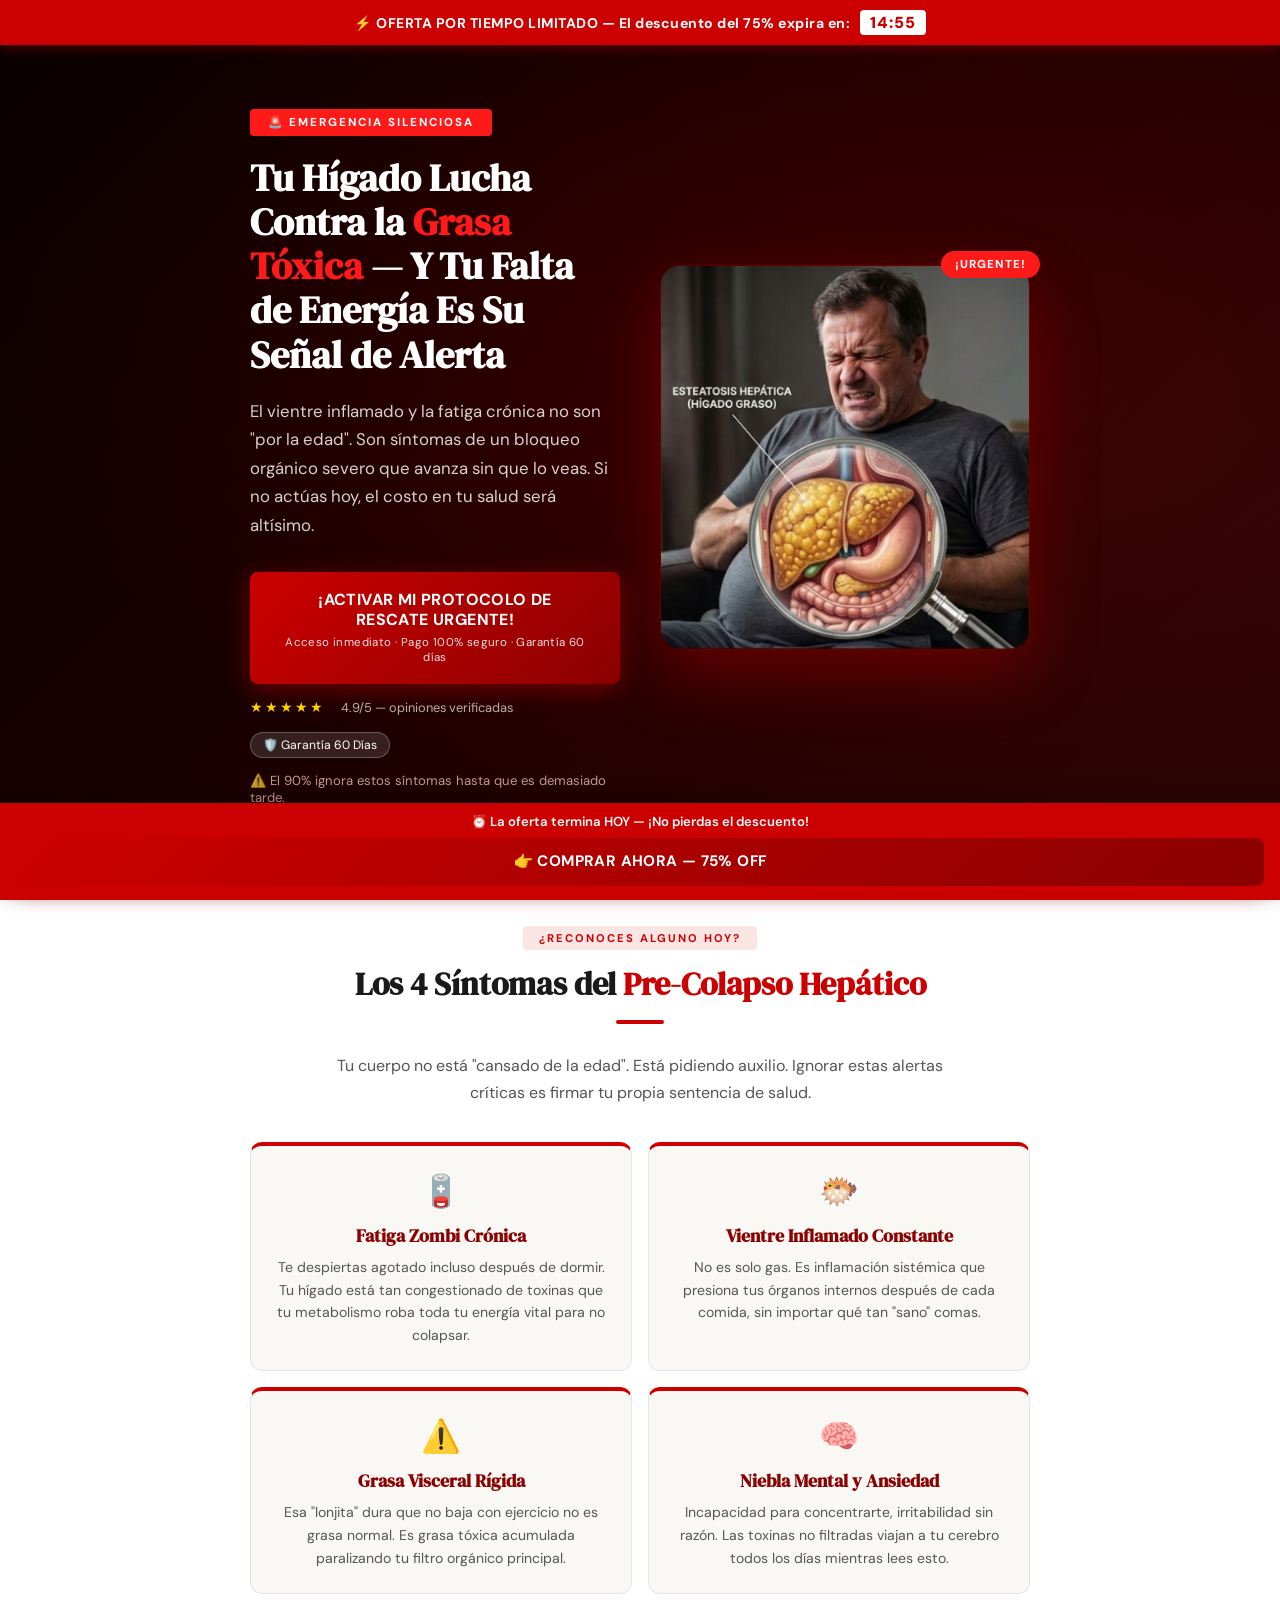
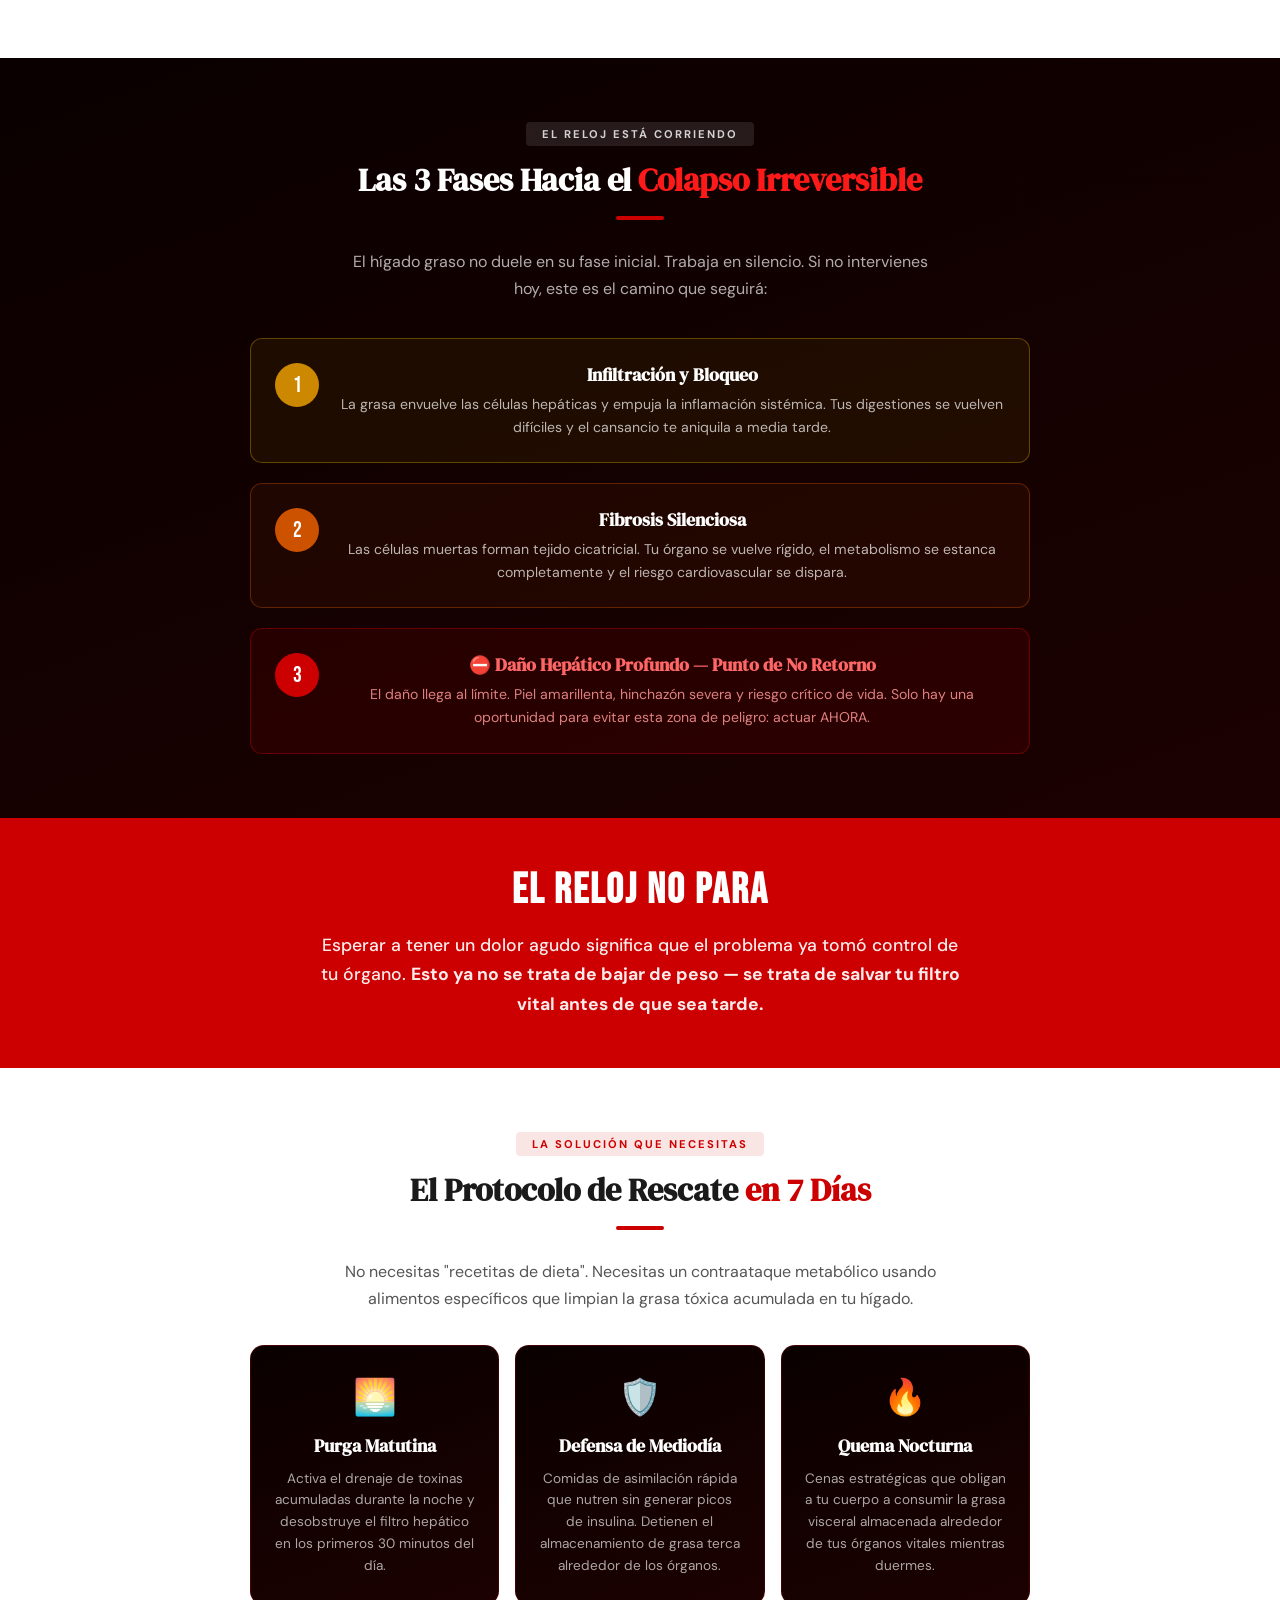
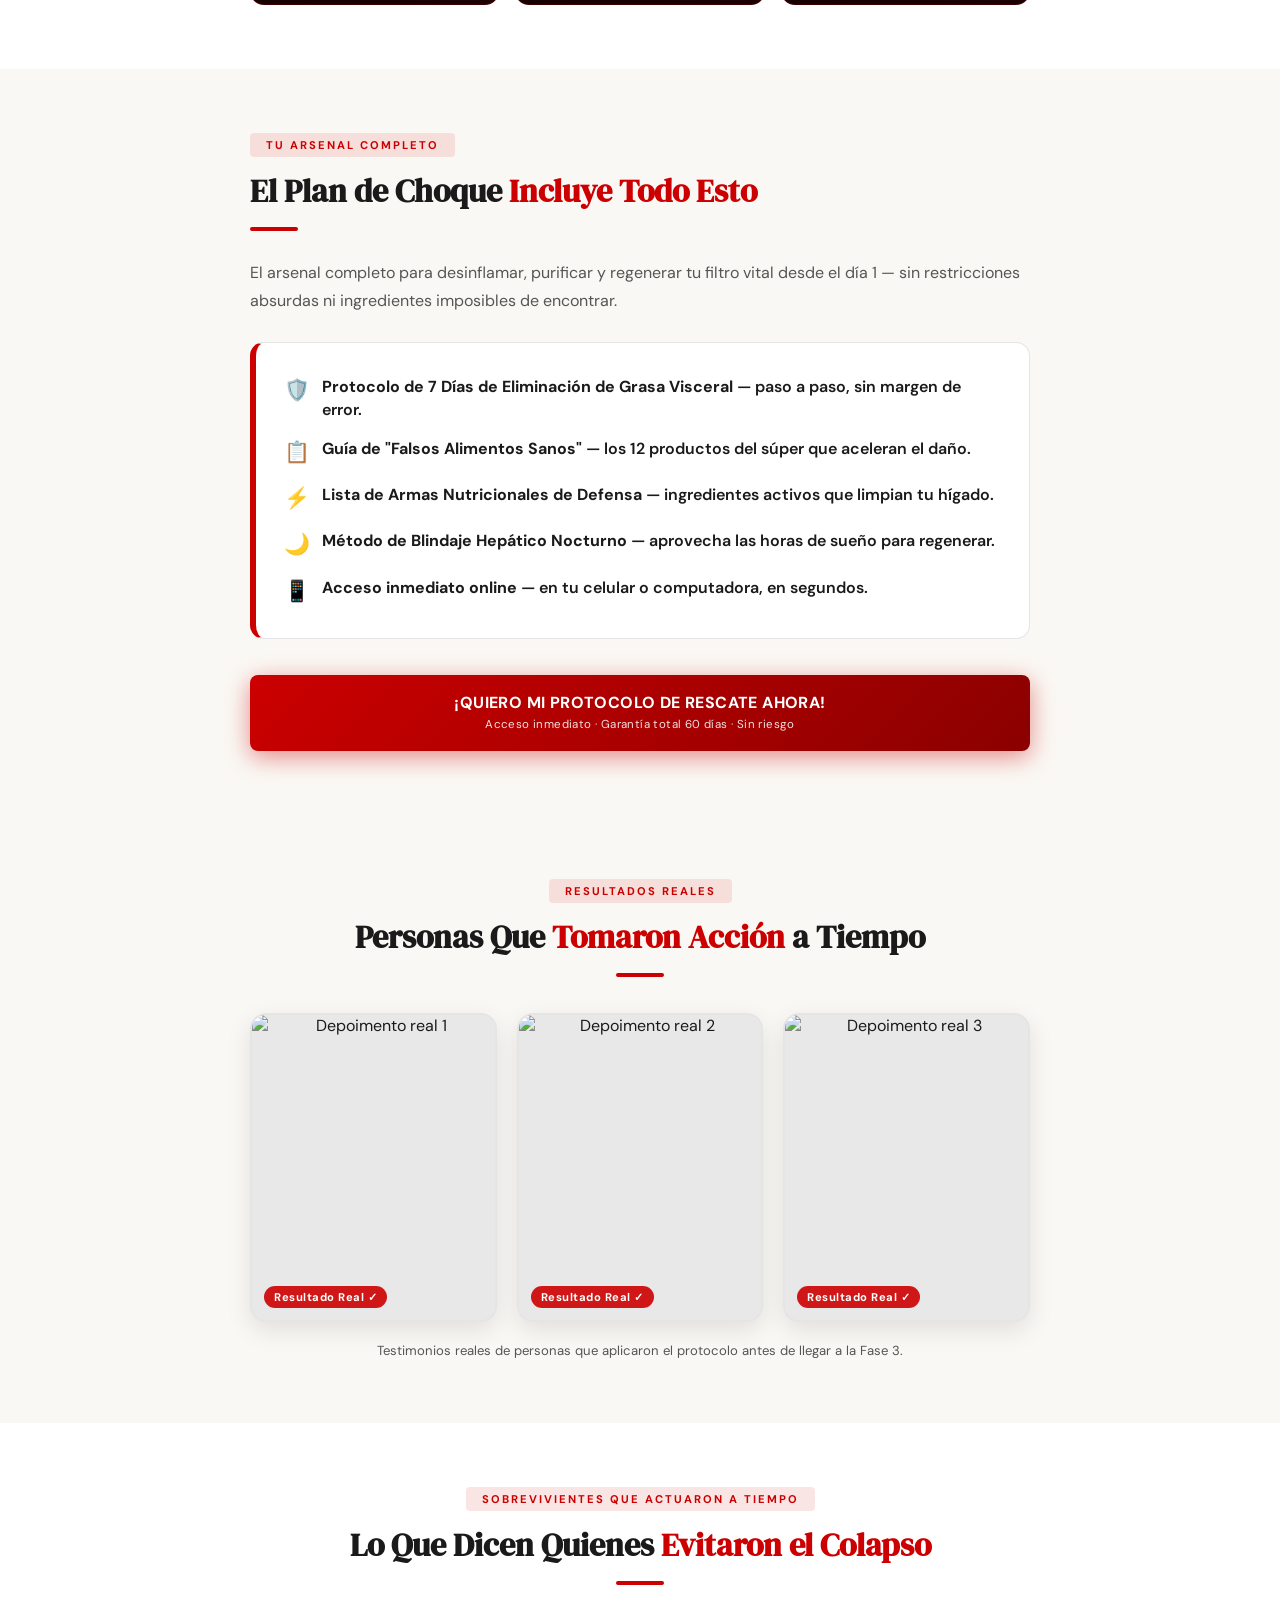
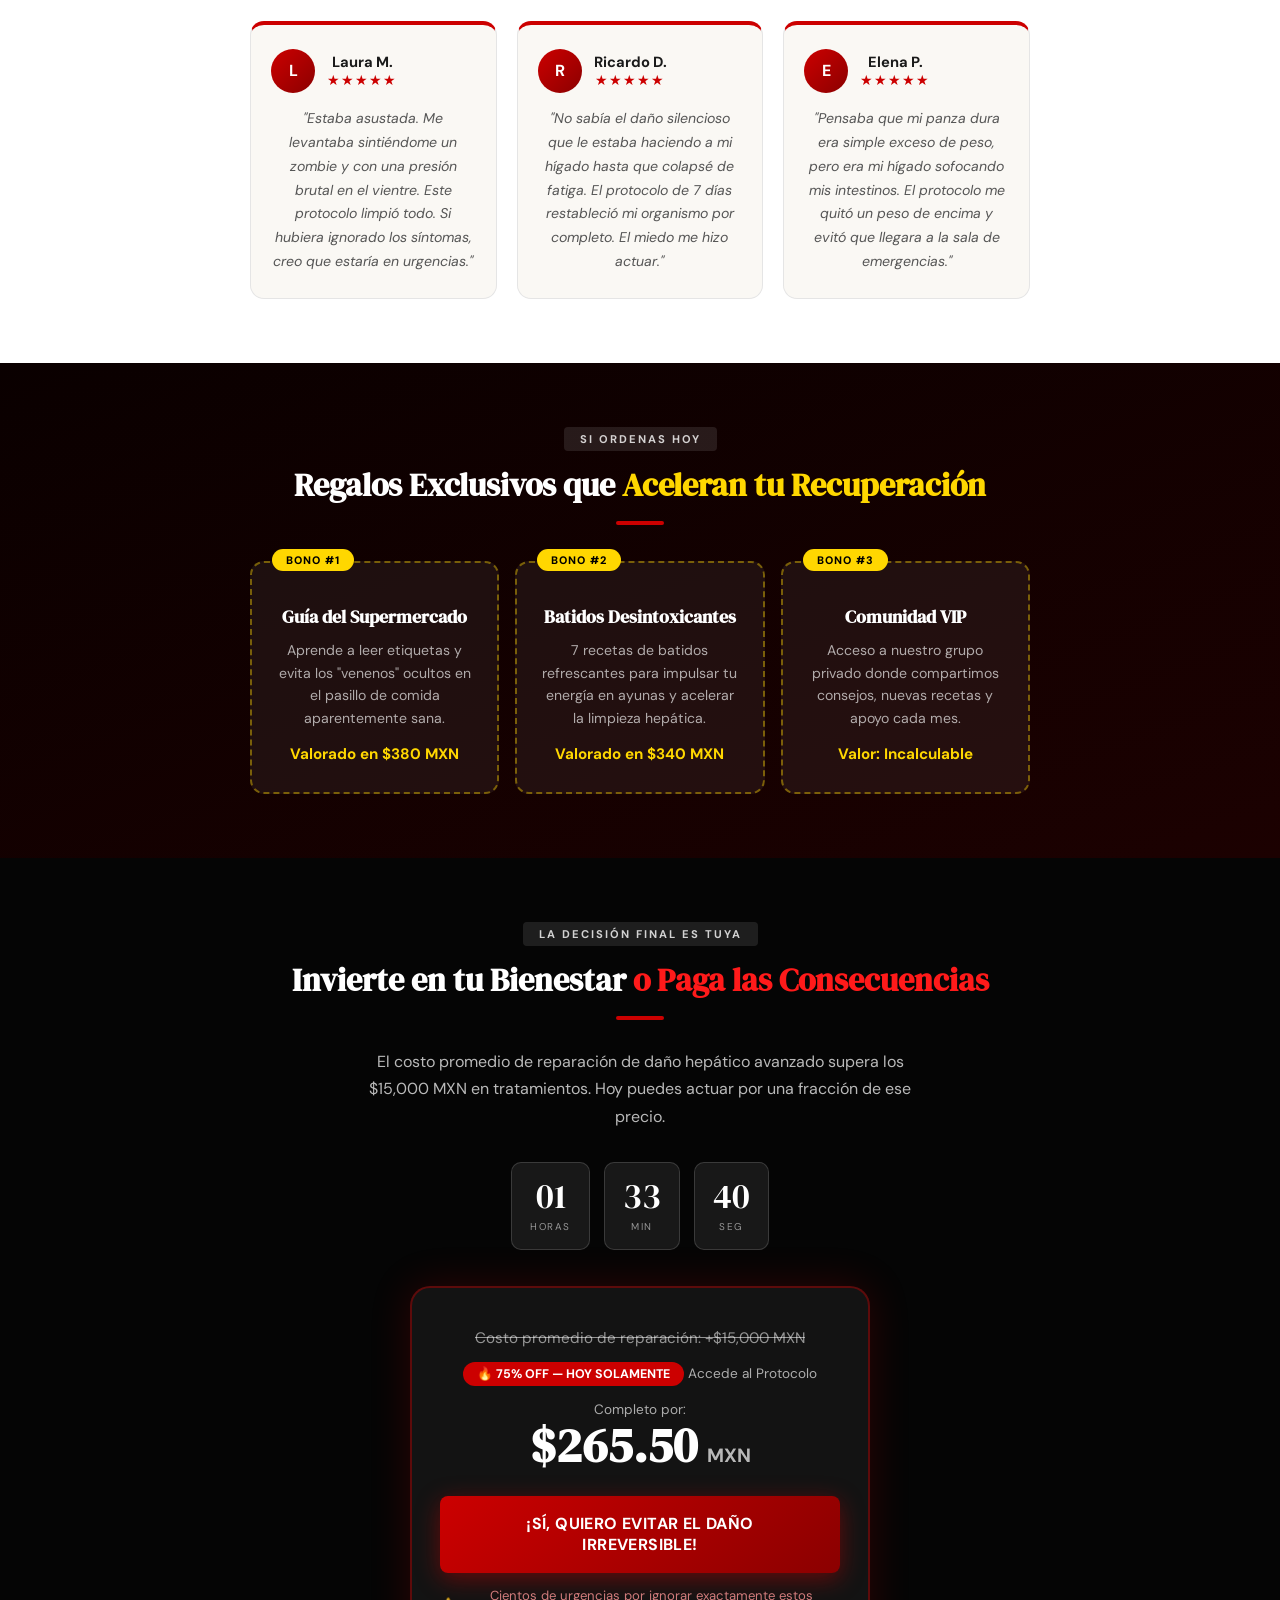
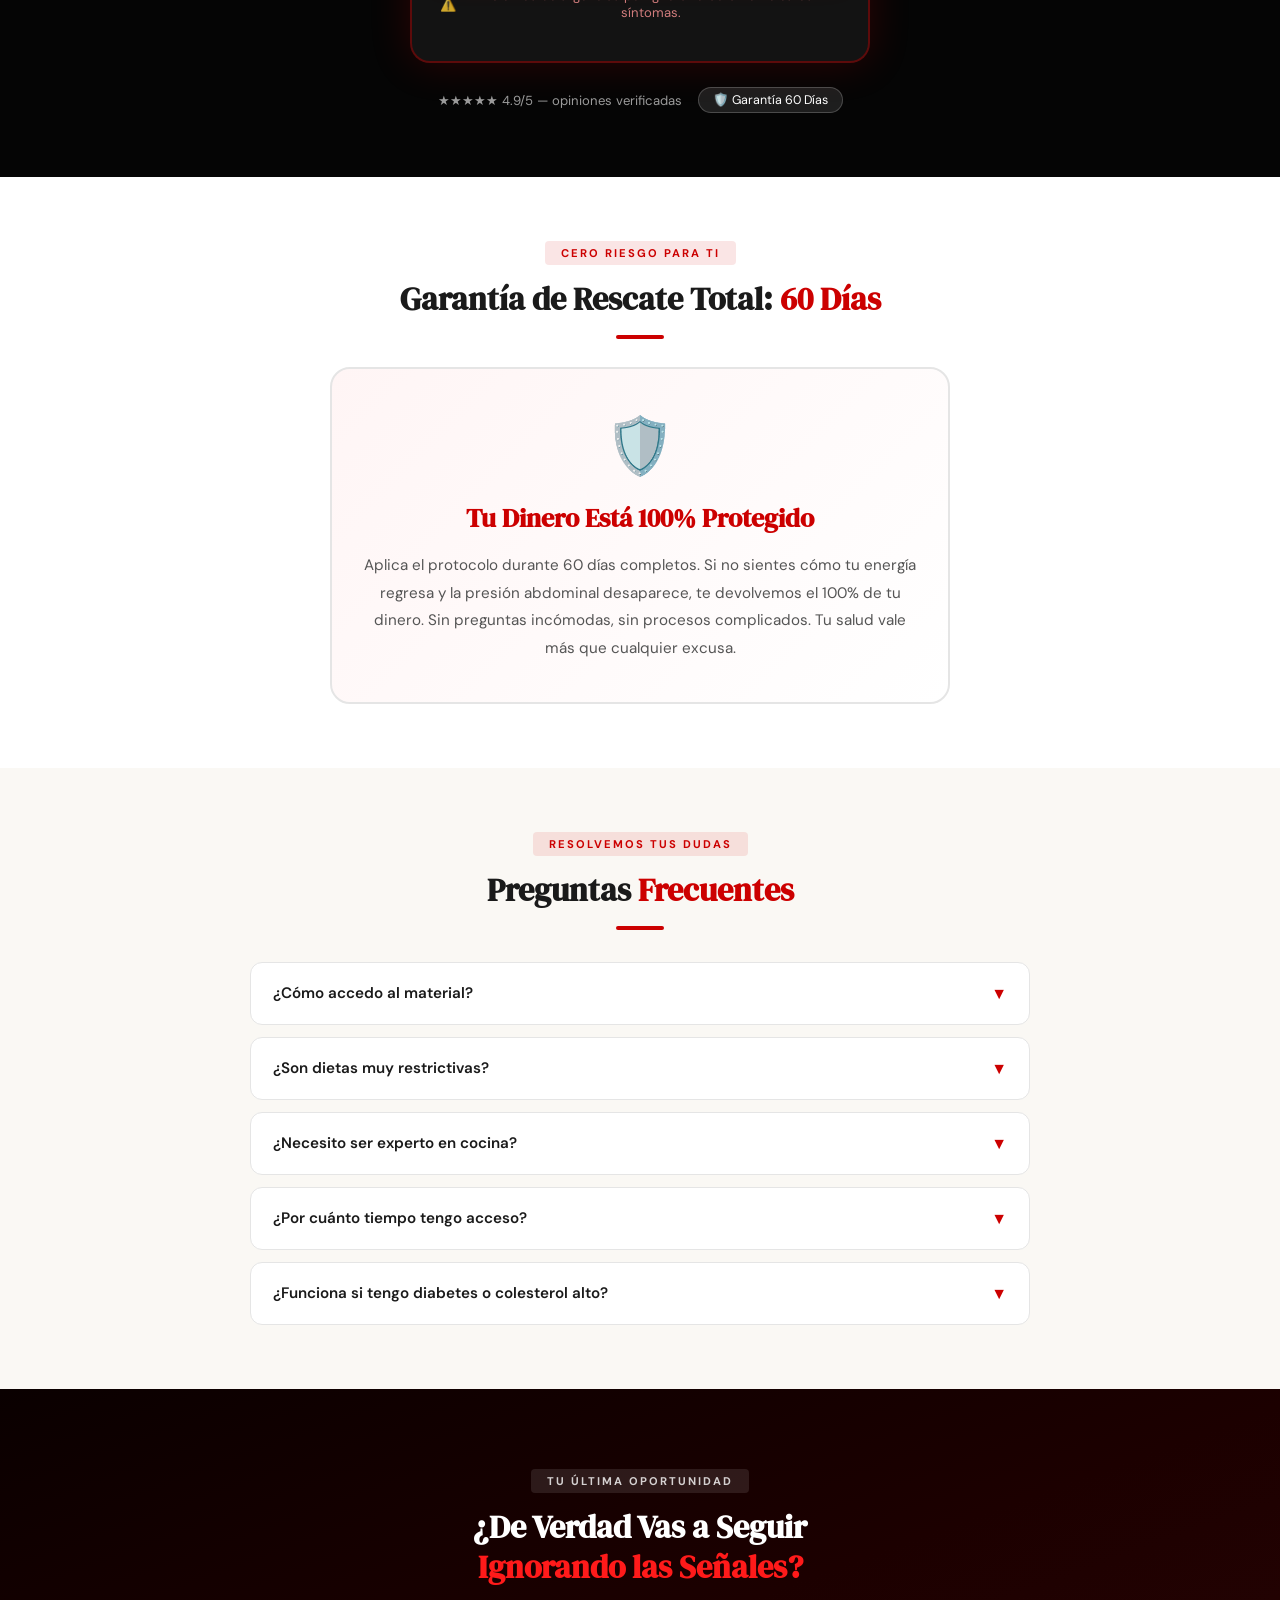
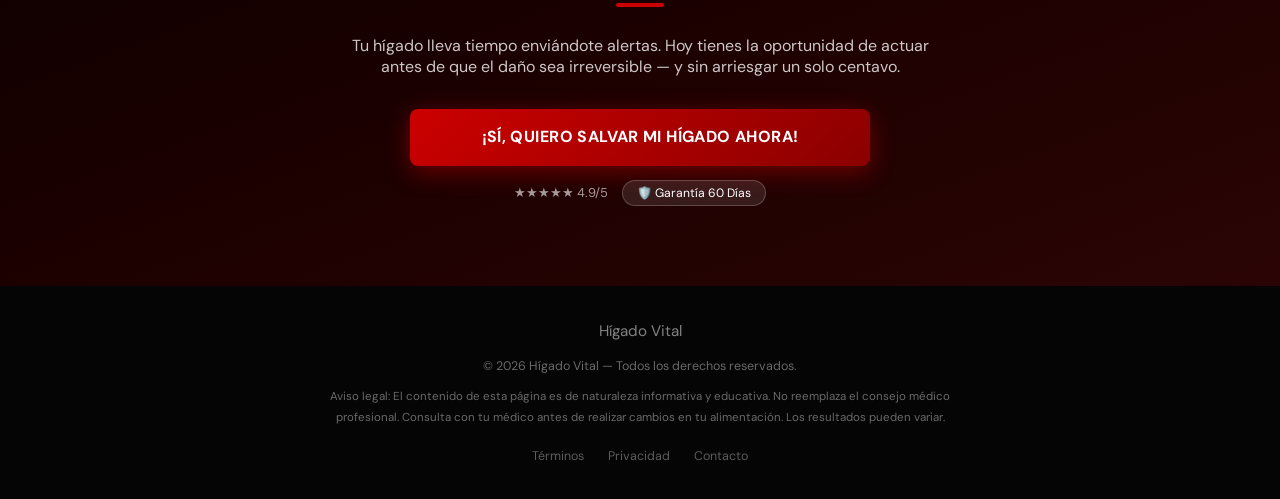
==== index.html @ 81db6d81 "fix: separar estilo de CTA e evitar disparo indevido Made-with: Cursor" ====
<!DOCTYPE html>
<html lang="es">
<head>
<meta charset="UTF-8">
<meta name="viewport" content="width=device-width, initial-scale=1.0">
<title>ALERTA: Tu Hígado Está en Peligro Silencioso</title>
<meta name="description" content="Tu hígado podría estar asfixiándose en grasa visceral sin que lo notes. Descubre las 3 fases del colapso hepático y el protocolo de rescate urgente.">

<!-- Favicon -->
<link rel="icon" href="favicon.png" type="image/png">
<link rel="apple-touch-icon" href="favicon.png">

<!-- Open Graph / Meta Ads Optimization -->
<meta property="og:type" content="website">
<meta property="og:url" content="https://higadovital.readlyme.com/">
<meta property="og:title" content="ALERTA URGENTE: El Enemigo Silencioso de Tu Energía">
<meta property="og:description" content="Si despiertas con fatiga extrema y el abdomen inflamado, tu hígado está sufriendo un bloqueo visceral. Actúa hoy.">
<meta property="og:image" content="https://higadovital.readlyme.com/favicon.png">

<link rel="preconnect" href="https://fonts.googleapis.com">
<link href="https://fonts.googleapis.com/css2?family=Bebas+Neue&family=DM+Serif+Display:ital@0;1&family=DM+Sans:wght@400;500;600;700&display=swap" rel="stylesheet">

<script defer src="https://api.trajettu.com/sdk/tracker.js?key=site_ygkiiCI1tvT88W3Y8zBy5-6y"></script>

<style>
*,*::before,*::after{box-sizing:border-box;margin:0;padding:0;}
:root{
  --rojo:#cc0000;
  --rojo-vivo:#ff1a1a;
  --rojo-oscuro:#8b0000;
  --amarillo:#ffd700;
  --crema:#faf8f4;
  --texto:#1a1a1a;
  --texto-suave:#555;
  --borde:#e5e5e5;
  --negro:#050505;
}
html{scroll-behavior:smooth;}
body{
  font-family:'DM Sans',sans-serif;
  background:var(--crema);
  color:var(--texto);
  overflow-x:hidden;
}
img{max-width:100%;height:auto;display:block;}
a{text-decoration:none;}

/* ── TOP BAR ── */
.top-bar{
  background:var(--rojo);
  color:#fff;
  text-align:center;
  padding:12px 20px;
  font-size:.88rem;
  font-weight:700;
  letter-spacing:.5px;
  position:sticky;
  top:0;
  z-index:1000;
  box-shadow:0 2px 12px rgba(204,0,0,.4);
}
.top-bar #timer{
  background:#fff;
  color:var(--rojo);
  padding:2px 10px;
  border-radius:4px;
  font-weight:900;
  font-size:1rem;
  margin-left:6px;
  letter-spacing:1px;
}

/* ── HERO ── */
.hero{
  background:linear-gradient(135deg,#0a0000 0%,#1c0000 50%,#2b0505 100%);
  padding:64px 20px 56px;
  position:relative;
  overflow:hidden;
}
.hero::before{
  content:'';
  position:absolute;
  inset:0;
  background:radial-gradient(ellipse at 70% 40%,rgba(204,0,0,.18) 0%,transparent 70%);
}
.container{max-width:820px;margin:0 auto;padding:0 20px;}
.hero-inner{
  display:grid;
  grid-template-columns:1fr;
  gap:40px;
  align-items:center;
  position:relative;
  z-index:1;
}
@media(min-width:700px){.hero-inner{grid-template-columns:1fr 1fr;}}

.hero-badge{
  display:inline-block;
  background:var(--rojo-vivo);
  color:#fff;
  font-size:.72rem;
  font-weight:700;
  letter-spacing:2px;
  text-transform:uppercase;
  padding:6px 18px;
  border-radius:4px;
  margin-bottom:20px;
  animation:pulseBadge 2s infinite;
}
@keyframes pulseBadge{0%,100%{box-shadow:0 0 0 0 rgba(255,26,26,.5);}50%{box-shadow:0 0 0 10px rgba(255,26,26,0);}}

.hero h1{
  font-family:'DM Serif Display',serif;
  font-size:2.4rem;
  color:#fff;
  line-height:1.15;
  margin-bottom:20px;
}
.hero h1 em{color:var(--rojo-vivo);font-style:normal;}
.hero-sub{
  font-size:1.05rem;
  color:rgba(255,255,255,.82);
  line-height:1.7;
  margin-bottom:32px;
}
.hero-img{
  position:relative;
}
.hero-img img{
  border-radius:20px;
  box-shadow:0 24px 64px rgba(204,0,0,.35);
  border:1px solid rgba(204,0,0,.3);
}
.hero-img .warning-tag{
  position:absolute;
  top:-14px;
  right:-10px;
  background:var(--rojo-vivo);
  color:#fff;
  font-size:.72rem;
  font-weight:800;
  padding:6px 14px;
  border-radius:50px;
  letter-spacing:1px;
}

/* ── BOTONES ── */
.btn-danger,
.btn-cta{
  display:inline-block;
  background:linear-gradient(135deg,var(--rojo) 0%,var(--rojo-oscuro) 100%);
  color:#fff;
  font-size:1rem;
  font-weight:700;
  padding:18px 32px;
  border-radius:8px;
  border:none;
  cursor:pointer;
  box-shadow:0 6px 24px rgba(204,0,0,.45);
  transition:transform .2s,box-shadow .2s;
  letter-spacing:.4px;
  text-align:center;
  width:100%;
  line-height:1.3;
}
.btn-danger:hover,
.btn-cta:hover{transform:translateY(-2px);box-shadow:0 12px 32px rgba(204,0,0,.55);}
.btn-danger small,
.btn-cta small{display:block;font-size:.72rem;font-weight:400;opacity:.88;margin-top:5px;}

/* ── MICRO TRUST ── */
.micro-trust{
  display:flex;
  align-items:center;
  flex-wrap:wrap;
  gap:16px;
  margin-top:14px;
}
.micro-trust span{font-size:.8rem;color:rgba(255,255,255,.7);}
.micro-trust .stars{color:var(--amarillo);font-size:.9rem;letter-spacing:2px;}
.micro-trust .shield{
  background:rgba(255,255,255,.12);
  border:1px solid rgba(255,255,255,.25);
  border-radius:50px;
  padding:4px 12px;
  font-size:.76rem;
  color:#fff;
}

/* ── SECTIONS ── */
section{padding:64px 0;}

.section-tag{
  display:inline-block;
  font-size:.7rem;
  font-weight:700;
  letter-spacing:2px;
  text-transform:uppercase;
  padding:5px 16px;
  border-radius:4px;
  margin-bottom:14px;
}
.tag-red{background:rgba(204,0,0,.1);color:var(--rojo);}
.tag-dark{background:rgba(255,255,255,.1);color:rgba(255,255,255,.8);}

.section-title{
  font-family:'DM Serif Display',serif;
  font-size:2rem;
  line-height:1.25;
  margin-bottom:14px;
}
.divider{width:48px;height:4px;border-radius:2px;background:var(--rojo);margin:16px 0 28px;}
.divider-center{margin:16px auto 28px;}

/* ── SÍNTOMAS GRID ── */
.sintomas{background:#fff;}
.sintomas-grid{
  display:grid;
  grid-template-columns:1fr;
  gap:16px;
  margin-top:36px;
}
@media(min-width:560px){.sintomas-grid{grid-template-columns:1fr 1fr;}}

.sintoma-card{
  background:var(--crema);
  border:1px solid var(--borde);
  border-top:4px solid var(--rojo);
  border-radius:12px;
  padding:24px 20px;
  transition:transform .2s,box-shadow .2s;
}
.sintoma-card:hover{transform:translateY(-3px);box-shadow:0 10px 28px rgba(204,0,0,.12);}
.sintoma-icon{font-size:2rem;margin-bottom:12px;}
.sintoma-card h3{
  font-family:'DM Serif Display',serif;
  font-size:1.1rem;
  color:var(--rojo-oscuro);
  margin-bottom:8px;
}
.sintoma-card p{font-size:.88rem;color:var(--texto-suave);line-height:1.6;}

/* ── FASES ── */
.fases{background:linear-gradient(160deg,#0a0000 0%,#1c0101 100%);color:#fff;}
.fases .section-title{color:#fff;}
.fases-list{
  display:flex;
  flex-direction:column;
  gap:20px;
  margin-top:36px;
}
.fase-item{
  display:flex;
  gap:20px;
  align-items:flex-start;
  padding:24px;
  border-radius:12px;
  border:1px solid;
}
.fase-item.f1{border-color:rgba(255,204,0,.3);background:rgba(255,204,0,.06);}
.fase-item.f2{border-color:rgba(255,102,0,.3);background:rgba(255,102,0,.06);}
.fase-item.f3{border-color:rgba(204,0,0,.4);background:rgba(204,0,0,.1);}
.fase-num{
  min-width:44px;
  height:44px;
  border-radius:50%;
  display:flex;
  align-items:center;
  justify-content:center;
  font-family:'Bebas Neue',cursive;
  font-size:1.4rem;
  color:#fff;
  flex-shrink:0;
}
.f1 .fase-num{background:#cc8800;}
.f2 .fase-num{background:#cc5200;}
.f3 .fase-num{background:var(--rojo);}
.fase-item h4{font-family:'DM Serif Display',serif;font-size:1.1rem;color:#fff;margin-bottom:6px;}
.f3 h4{color:#ff6666;}
.fase-item p{font-size:.88rem;color:rgba(255,255,255,.7);line-height:1.6;}
.fase-item.f3 p{color:rgba(255,150,150,.85);}

/* ── URGÊNCIA ── */
.urgencia{
  background:var(--rojo);
  padding:48px 20px;
  text-align:center;
}
.urgencia h2{
  font-family:'Bebas Neue',cursive;
  font-size:2.6rem;
  color:#fff;
  letter-spacing:2px;
  margin-bottom:16px;
}
.urgencia p{
  font-size:1.1rem;
  color:rgba(255,255,255,.92);
  line-height:1.7;
  max-width:640px;
  margin:0 auto;
  font-weight:500;
}

/* ── PROTOCOLO ── */
.protocolo{background:#fff;}
.protocolo-grid{
  display:grid;
  grid-template-columns:1fr;
  gap:16px;
  margin-top:32px;
}
@media(min-width:560px){.protocolo-grid{grid-template-columns:1fr 1fr 1fr;}}
.protocolo-card{
  background:linear-gradient(160deg,#0a0000,#1c0101);
  border:1px solid rgba(204,0,0,.25);
  border-radius:14px;
  padding:28px 22px;
  color:#fff;
  text-align:center;
}
.protocolo-card .ico{font-size:2.2rem;margin-bottom:14px;}
.protocolo-card h4{
  font-family:'DM Serif Display',serif;
  font-size:1.1rem;
  margin-bottom:10px;
  color:#fff;
}
.protocolo-card p{font-size:.85rem;color:rgba(255,255,255,.65);line-height:1.6;}

/* ── SOLUÇÃO ── */
.solucao{background:var(--crema);}
.includes-box{
  background:#fff;
  border:1px solid var(--borde);
  border-left:6px solid var(--rojo);
  border-radius:14px;
  padding:32px 28px;
  margin-top:28px;
}
.includes-box li{
  display:flex;
  align-items:flex-start;
  gap:12px;
  font-size:1rem;
  font-weight:600;
  color:var(--texto);
  margin-bottom:16px;
  line-height:1.45;
}
.includes-box li:last-child{margin-bottom:0;}
.includes-box li span.ic{font-size:1.3rem;flex-shrink:0;}

/* ── DEPOIMENTOS ── */
.depoimentos{background:#fff;}
.depo-grid{
  display:grid;
  grid-template-columns:1fr;
  gap:20px;
  margin-top:36px;
}
@media(min-width:640px){.depo-grid{grid-template-columns:1fr 1fr 1fr;}}
.depo-card{
  background:var(--crema);
  border:1px solid var(--borde);
  border-top:4px solid var(--rojo);
  border-radius:14px;
  padding:24px 20px;
}
.depo-header{display:flex;align-items:center;gap:12px;margin-bottom:14px;}
.depo-avatar{
  width:44px;height:44px;border-radius:50%;
  background:linear-gradient(135deg,var(--rojo),var(--rojo-oscuro));
  color:#fff;font-weight:700;font-size:1rem;
  display:flex;align-items:center;justify-content:center;
  flex-shrink:0;
}
.depo-name{font-weight:700;font-size:.92rem;color:var(--texto);}
.depo-stars{color:var(--rojo);font-size:.85rem;letter-spacing:1px;}
.depo-text{font-size:.88rem;color:var(--texto-suave);line-height:1.7;font-style:italic;}

/* ── PRINTS ── */
.prints{background:var(--crema);}
.prints-grid{
  display:grid;
  grid-template-columns:1fr;
  gap:20px;
  margin-top:36px;
}
@media(min-width:560px){.prints-grid{grid-template-columns:1fr 1fr 1fr;}}
.print-box{
  border-radius:16px;
  overflow:hidden;
  border:2px solid var(--borde);
  box-shadow:0 8px 24px rgba(0,0,0,.1);
  background:#e8e8e8;
  aspect-ratio:4/5;
  display:flex;align-items:center;justify-content:center;
  position:relative;
}
.print-box .placeholder-text{
  font-size:.85rem;
  color:#999;
  text-align:center;
  padding:20px;
}
.print-box::after{
  content:'Resultado Real ✓';
  position:absolute;
  bottom:12px;left:12px;
  background:rgba(204,0,0,.9);
  color:#fff;
  font-size:.7rem;
  font-weight:700;
  padding:4px 10px;
  border-radius:50px;
  letter-spacing:.5px;
}

/* ── BÔNUS ── */
.bonus{background:linear-gradient(160deg,#0a0000,#1c0101);color:#fff;}
.bonus .section-title{color:#fff;}
.bonus-grid{
  display:grid;
  grid-template-columns:1fr;
  gap:16px;
  margin-top:36px;
}
@media(min-width:560px){.bonus-grid{grid-template-columns:1fr 1fr 1fr;}}
.bonus-card{
  background:rgba(255,255,255,.06);
  border:2px dashed rgba(255,215,0,.4);
  border-radius:14px;
  padding:28px 22px;
  position:relative;
}
.bonus-pill{
  position:absolute;
  top:-14px;left:20px;
  background:var(--amarillo);
  color:#000;
  font-size:.68rem;
  font-weight:800;
  padding:4px 14px;
  border-radius:50px;
  letter-spacing:1px;
}
.bonus-card h3{
  font-family:'DM Serif Display',serif;
  font-size:1.1rem;
  color:#fff;
  margin:14px 0 10px;
}
.bonus-card p{font-size:.88rem;color:rgba(255,255,255,.65);line-height:1.6;margin-bottom:14px;}
.bonus-value{font-weight:700;color:var(--amarillo);font-size:.95rem;}

/* ── OFERTA FINAL ── */
.oferta{background:var(--negro);color:#fff;text-align:center;}
.oferta .section-title{color:#fff;}
.price-box{
  background:rgba(255,255,255,.06);
  border:2px solid rgba(204,0,0,.4);
  border-radius:20px;
  padding:40px 28px;
  max-width:460px;
  margin:36px auto 0;
  box-shadow:0 0 40px rgba(204,0,0,.2);
}
.price-old{
  font-size:.95rem;
  color:rgba(255,255,255,.55);
  text-decoration:line-through;
  display:block;
  margin-bottom:6px;
}
.discount-pill{
  display:inline-block;
  background:var(--rojo);
  color:#fff;
  font-size:.78rem;
  font-weight:700;
  padding:4px 14px;
  border-radius:50px;
  margin:8px 0 12px;
}
.price-label{font-size:.85rem;color:rgba(255,255,255,.65);margin-bottom:4px;}
.price-now{
  font-family:'DM Serif Display',serif;
  font-size:3rem;
  font-weight:700;
  color:#fff;
  display:block;
  line-height:1.1;
  margin-bottom:24px;
}
.price-warning{
  margin-top:14px;
  font-size:.82rem;
  color:rgba(255,150,150,.8);
  display:flex;
  align-items:center;
  justify-content:center;
  gap:6px;
}

/* ── COUNTDOWN ── */
.countdown{
  display:flex;
  justify-content:center;
  gap:14px;
  margin:32px 0;
}
.cdu{
  background:rgba(255,255,255,.08);
  border:1px solid rgba(255,255,255,.15);
  border-radius:10px;
  padding:16px 18px;
  min-width:70px;
  text-align:center;
}
.cdu span{
  display:block;
  font-family:'DM Serif Display',serif;
  font-size:2.2rem;
  color:#fff;
  line-height:1;
}
.cdu label{
  display:block;
  font-size:.62rem;
  color:rgba(255,255,255,.55);
  letter-spacing:1.5px;
  text-transform:uppercase;
  margin-top:6px;
}

/* ── GARANTIA ── */
.garantia{background:#fff;text-align:center;}
.garantia-box{
  background:linear-gradient(135deg,#fff5f5,#fff);
  border:2px solid var(--borde);
  border-radius:20px;
  padding:40px 28px;
  max-width:620px;
  margin:0 auto;
}
.garantia-box .g-icon{font-size:3.5rem;margin-bottom:18px;}
.garantia-box h3{
  font-family:'DM Serif Display',serif;
  font-size:1.6rem;
  color:var(--rojo);
  margin-bottom:16px;
}
.garantia-box p{font-size:.95rem;color:var(--texto-suave);line-height:1.8;}

/* ── FAQ ── */
.faq{background:var(--crema);}
.faq-list{
  display:flex;
  flex-direction:column;
  gap:12px;
  margin-top:32px;
}
.faq-item{
  background:#fff;
  border:1px solid var(--borde);
  border-radius:12px;
  overflow:hidden;
}
.faq-q{
  width:100%;
  background:none;
  border:none;
  padding:20px 22px;
  text-align:left;
  font-family:'DM Sans',sans-serif;
  font-size:.95rem;
  font-weight:600;
  color:var(--texto);
  cursor:pointer;
  display:flex;
  justify-content:space-between;
  align-items:center;
  gap:12px;
  transition:background .2s;
}
.faq-q:hover{background:#fff5f5;}
.faq-arrow{color:var(--rojo);font-size:1rem;flex-shrink:0;transition:transform .3s;}
.faq-item.open .faq-arrow{transform:rotate(180deg);}
.faq-a{max-height:0;overflow:hidden;transition:max-height .35s ease;}
.faq-item.open .faq-a{max-height:200px;}
.faq-a p{padding:0 22px 20px;font-size:.88rem;color:var(--texto-suave);line-height:1.7;}

/* ── CTA FINAL ── */
.cta-final{
  background:linear-gradient(160deg,#0a0000 0%,#1c0000 50%,#2b0505 100%);
  padding:80px 0;
  text-align:center;
}
.cta-final .section-title{color:#fff;}
.cta-final .section-sub{color:rgba(255,255,255,.78);max-width:600px;margin:0 auto 28px;}

/* ── EXIT MODAL ── */
.modal-overlay{
  display:none;
  position:fixed;inset:0;
  background:rgba(0,0,0,.8);
  z-index:9999;
  align-items:center;
  justify-content:center;
  padding:20px;
}
.modal-overlay.active{display:flex;}
.modal-box{
  background:#fff;
  border-radius:20px;
  border-top:6px solid var(--rojo);
  max-width:480px;
  width:100%;
  padding:40px 32px;
  position:relative;
  animation:slideUp .4s ease;
}
@keyframes slideUp{from{transform:translateY(40px);opacity:0;}to{transform:translateY(0);opacity:1;}}
.modal-close{
  position:absolute;top:14px;right:18px;
  background:none;border:none;
  font-size:1.3rem;cursor:pointer;color:#999;
}
.modal-alert{
  display:inline-block;
  background:var(--rojo);
  color:#fff;
  font-size:.7rem;
  font-weight:800;
  letter-spacing:2px;
  padding:5px 14px;
  border-radius:4px;
  margin-bottom:16px;
}
.modal-box h2{
  font-family:'DM Serif Display',serif;
  font-size:1.7rem;
  color:var(--rojo);
  margin-bottom:14px;
  line-height:1.25;
}
.modal-box p{font-size:.95rem;color:var(--texto-suave);line-height:1.7;margin-bottom:24px;}
.modal-decline{
  margin-top:14px;
  font-size:.82rem;
  color:#bbb;
  cursor:pointer;
  text-align:center;
}
.modal-decline:hover{text-decoration:underline;}

/* ── SOCIAL PROOF TOAST ── */
.sp-toast{
  position:fixed;
  bottom:90px;left:16px;
  background:#fff;
  border-left:4px solid var(--rojo);
  border-radius:10px;
  box-shadow:0 8px 24px rgba(0,0,0,.15);
  padding:14px 16px;
  display:flex;
  align-items:center;
  gap:12px;
  max-width:300px;
  z-index:9990;
  transform:translateX(-120%);
  opacity:0;
  transition:all .4s ease;
}
.sp-toast.show{transform:translateX(0);opacity:1;}
.sp-icon{
  width:36px;height:36px;border-radius:50%;
  background:var(--rojo);color:#fff;
  display:flex;align-items:center;justify-content:center;
  font-weight:700;font-size:1rem;
  flex-shrink:0;
}
.sp-name{font-weight:700;color:var(--rojo);font-size:.88rem;}
.sp-detail{font-size:.78rem;color:#777;}

/* ── STICKY MOBILE CTA ── */
.sticky-bar{
  display:none;
  position:fixed;bottom:0;left:0;right:0;
  background:var(--rojo);
  padding:10px 16px 14px;
  z-index:9980;
  box-shadow:0 -4px 16px rgba(0,0,0,.25);
}
@media(max-width:768px){.sticky-bar{display:block;}}
.sticky-label{color:#fff;font-size:.82rem;font-weight:600;text-align:center;margin-bottom:8px;}
.sticky-bar .btn-danger,
.sticky-bar .btn-cta{border-radius:8px;padding:14px;font-size:.95rem;}

/* ── REVEAL ── */
.reveal{opacity:0;transform:translateY(24px);transition:opacity .6s ease,transform .6s ease;}
.reveal.visible{opacity:1;transform:translateY(0);}

/* ── FOOTER ── */
footer{
  background:var(--negro);
  color:rgba(255,255,255,.4);
  text-align:center;
  padding:32px 20px;
  font-size:.78rem;
  line-height:1.8;
}
footer a{color:rgba(255,255,255,.35);}

/* ── UTILS ── */
.text-center{text-align:center;}
.text-red{color:var(--rojo);}
.mt-8{margin-top:8px;}
.mt-16{margin-top:16px;}
.mt-24{margin-top:24px;}
.mt-32{margin-top:32px;}
.mb-4{margin-bottom:4px;}
</style>
</head>
<body>

<!-- TOP BAR -->
<div class="top-bar">
  ⚡ OFERTA POR TIEMPO LIMITADO — El descuento del 75% expira en: <span id="timer">14:57</span>
</div>

<!-- HERO -->
<header class="hero">
  <div class="container">
    <div class="hero-inner">
      <div class="reveal visible">
        <span class="hero-badge">🚨 Emergencia Silenciosa</span>
        <h1>Tu Hígado Lucha Contra la <em>Grasa Tóxica</em> — Y Tu Falta de Energía Es Su Señal de Alerta</h1>
        <p class="hero-sub">El vientre inflamado y la fatiga crónica no son "por la edad". Son síntomas de un bloqueo orgánico severo que avanza sin que lo veas. Si no actúas hoy, el costo en tu salud será altísimo.</p>
  <a href="#oferta" class="btn-cta reveal visible">
          ¡ACTIVAR MI PROTOCOLO DE RESCATE URGENTE!
          <small>Acceso inmediato · Pago 100% seguro · Garantía 60 días</small>
        </a>
        <div class="micro-trust">
          <span class="stars">★★★★★</span>
          <span>4.9/5 — opiniones verificadas</span>
          <span class="shield">🛡️ Garantía 60 Días</span>
        </div>
        <p style="margin-top:14px;font-size:.82rem;color:rgba(255,200,200,.75);">⚠️ El 90% ignora estos síntomas hasta que es demasiado tarde.</p>
      </div>
      <div class="hero-img reveal visible" style="animation-delay:.2s">
        <div class="warning-tag">¡URGENTE!</div>
        <img src="Captura%20de%20tela%202026-04-07%20083002.png" alt="Esteatose hepática (hígado gordo)">
      </div>
    </div>
  </div>
</header>

<!-- SÍNTOMAS -->
<section class="sintomas">
  <div class="container text-center">
    <span class="section-tag tag-red reveal">¿Reconoces Alguno Hoy?</span>
    <h2 class="section-title reveal">Los 4 Síntomas del <span class="text-red">Pre-Colapso Hepático</span></h2>
    <div class="divider divider-center reveal"></div>
    <p style="color:var(--texto-suave);font-size:1rem;line-height:1.7;max-width:620px;margin:0 auto;" class="reveal">Tu cuerpo no está "cansado de la edad". Está pidiendo auxilio. Ignorar estas alertas críticas es firmar tu propia sentencia de salud.</p>
    <div class="sintomas-grid">
      <div class="sintoma-card reveal">
        <div class="sintoma-icon">🪫</div>
        <h3>Fatiga Zombi Crónica</h3>
        <p>Te despiertas agotado incluso después de dormir. Tu hígado está tan congestionado de toxinas que tu metabolismo roba toda tu energía vital para no colapsar.</p>
      </div>
      <div class="sintoma-card reveal">
        <div class="sintoma-icon">🐡</div>
        <h3>Vientre Inflamado Constante</h3>
        <p>No es solo gas. Es inflamación sistémica que presiona tus órganos internos después de cada comida, sin importar qué tan "sano" comas.</p>
      </div>
      <div class="sintoma-card reveal">
        <div class="sintoma-icon">⚠️</div>
        <h3>Grasa Visceral Rígida</h3>
        <p>Esa "lonjita" dura que no baja con ejercicio no es grasa normal. Es grasa tóxica acumulada paralizando tu filtro orgánico principal.</p>
      </div>
      <div class="sintoma-card reveal">
        <div class="sintoma-icon">🧠</div>
        <h3>Niebla Mental y Ansiedad</h3>
        <p>Incapacidad para concentrarte, irritabilidad sin razón. Las toxinas no filtradas viajan a tu cerebro todos los días mientras lees esto.</p>
      </div>
    </div>
  </div>
</section>

<!-- FASES -->
<section class="fases">
  <div class="container text-center">
    <span class="section-tag tag-dark reveal">El Reloj Está Corriendo</span>
    <h2 class="section-title reveal" style="color:#fff;">Las 3 Fases Hacia el <span style="color:var(--rojo-vivo)">Colapso Irreversible</span></h2>
    <div class="divider divider-center reveal"></div>
    <p style="color:rgba(255,255,255,.68);font-size:1rem;line-height:1.7;max-width:600px;margin:0 auto;" class="reveal">El hígado graso no duele en su fase inicial. Trabaja en silencio. Si no intervienes hoy, este es el camino que seguirá:</p>
    <div class="fases-list">
      <div class="fase-item f1 reveal">
        <div class="fase-num">1</div>
        <div>
          <h4>Infiltración y Bloqueo</h4>
          <p>La grasa envuelve las células hepáticas y empuja la inflamación sistémica. Tus digestiones se vuelven difíciles y el cansancio te aniquila a media tarde.</p>
        </div>
      </div>
      <div class="fase-item f2 reveal">
        <div class="fase-num">2</div>
        <div>
          <h4>Fibrosis Silenciosa</h4>
          <p>Las células muertas forman tejido cicatricial. Tu órgano se vuelve rígido, el metabolismo se estanca completamente y el riesgo cardiovascular se dispara.</p>
        </div>
      </div>
      <div class="fase-item f3 reveal">
        <div class="fase-num">3</div>
        <div>
          <h4>⛔ Daño Hepático Profundo — Punto de No Retorno</h4>
          <p>El daño llega al límite. Piel amarillenta, hinchazón severa y riesgo crítico de vida. Solo hay una oportunidad para evitar esta zona de peligro: actuar AHORA.</p>
        </div>
      </div>
    </div>
  </div>
</section>

<!-- URGENCIA -->
<div class="urgencia reveal">
  <div class="container">
    <h2>El Reloj No Para</h2>
    <p style="margin-top:14px;">Esperar a tener un dolor agudo significa que el problema ya tomó control de tu órgano. <strong>Esto ya no se trata de bajar de peso — se trata de salvar tu filtro vital antes de que sea tarde.</strong></p>
  </div>
</div>

<!-- PROTOCOLO -->
<section class="protocolo">
  <div class="container text-center">
    <span class="section-tag tag-red reveal">La Solución Que Necesitas</span>
    <h2 class="section-title reveal">El Protocolo de Rescate <span class="text-red">en 7 Días</span></h2>
    <div class="divider divider-center reveal"></div>
    <p style="color:var(--texto-suave);font-size:1rem;line-height:1.7;max-width:620px;margin:0 auto;" class="reveal">No necesitas "recetitas de dieta". Necesitas un contraataque metabólico usando alimentos específicos que limpian la grasa tóxica acumulada en tu hígado.</p>
    <div class="protocolo-grid">
      <div class="protocolo-card reveal">
        <div class="ico">🌅</div>
        <h4>Purga Matutina</h4>
        <p>Activa el drenaje de toxinas acumuladas durante la noche y desobstruye el filtro hepático en los primeros 30 minutos del día.</p>
      </div>
      <div class="protocolo-card reveal">
        <div class="ico">🛡️</div>
        <h4>Defensa de Mediodía</h4>
        <p>Comidas de asimilación rápida que nutren sin generar picos de insulina. Detienen el almacenamiento de grasa terca alrededor de los órganos.</p>
      </div>
      <div class="protocolo-card reveal">
        <div class="ico">🔥</div>
        <h4>Quema Nocturna</h4>
        <p>Cenas estratégicas que obligan a tu cuerpo a consumir la grasa visceral almacenada alrededor de tus órganos vitales mientras duermes.</p>
      </div>
    </div>
  </div>
</section>

<!-- SOLUÇÃO DETALHADA -->
<section class="solucao">
  <div class="container">
    <div style="display:grid;grid-template-columns:1fr;gap:40px;align-items:center;">
      <div>
        <span class="section-tag tag-red reveal">Tu Arsenal Completo</span>
        <h2 class="section-title reveal">El Plan de Choque <span class="text-red">Incluye Todo Esto</span></h2>
        <div class="divider reveal"></div>
        <p style="color:var(--texto-suave);font-size:1rem;line-height:1.7;" class="reveal">El arsenal completo para desinflamar, purificar y regenerar tu filtro vital desde el día 1 — sin restricciones absurdas ni ingredientes imposibles de encontrar.</p>
        <ul class="includes-box reveal" style="list-style:none;">
          <li><span class="ic">🛡️</span><span><strong>Protocolo de 7 Días de Eliminación de Grasa Visceral</strong> — paso a paso, sin margen de error.</span></li>
          <li><span class="ic">📋</span><span><strong>Guía de "Falsos Alimentos Sanos"</strong> — los 12 productos del súper que aceleran el daño.</span></li>
          <li><span class="ic">⚡</span><span><strong>Lista de Armas Nutricionales de Defensa</strong> — ingredientes activos que limpian tu hígado.</span></li>
          <li><span class="ic">🌙</span><span><strong>Método de Blindaje Hepático Nocturno</strong> — aprovecha las horas de sueño para regenerar.</span></li>
          <li><span class="ic">📱</span><span><strong>Acceso inmediato online</strong> — en tu celular o computadora, en segundos.</span></li>
        </ul>
      </div>
    </div>
    <div style="margin-top:36px;" class="reveal">
      <a href="#oferta" class="btn-cta">
        ¡QUIERO MI PROTOCOLO DE RESCATE AHORA!
        <small>Acceso inmediato · Garantía total 60 días · Sin riesgo</small>
      </a>
    </div>
  </div>
</section>

<!-- PRINTS / EVIDÊNCIAS -->
<section class="prints">
  <div class="container text-center">
    <span class="section-tag tag-red reveal">Resultados Reales</span>
    <h2 class="section-title reveal">Personas Que <span class="text-red">Tomaron Acción</span> a Tiempo</h2>
    <div class="divider divider-center reveal"></div>
    <div class="prints-grid">
      <div class="print-box reveal">
        <img src="https://readlyme.com/wp-content/uploads/2026/04/WhatsApp-Image-2026-04-01-at-21.19.38_1.webp" alt="Depoimento real 1" loading="lazy" style="width:100%;height:100%;object-fit:cover;">
      </div>
      <div class="print-box reveal">
        <img src="https://readlyme.com/wp-content/uploads/2026/04/WhatsApp-Image-2026-04-01-at-21.27.34_1.webp" alt="Depoimento real 2" loading="lazy" style="width:100%;height:100%;object-fit:cover;">
      </div>
      <div class="print-box reveal">
        <img src="https://readlyme.com/wp-content/uploads/2026/04/WhatsApp-Image-2026-04-01-at-21.34.57.webp" alt="Depoimento real 3" loading="lazy" style="width:100%;height:100%;object-fit:cover;">
      </div>
    </div>
    <p style="margin-top:20px;font-size:.82rem;color:var(--texto-suave);" class="reveal">Testimonios reales de personas que aplicaron el protocolo antes de llegar a la Fase 3.</p>
  </div>
</section>

<!-- DEPOIMENTOS -->
<section class="depoimentos">
  <div class="container text-center">
    <span class="section-tag tag-red reveal">Sobrevivientes que Actuaron a Tiempo</span>
    <h2 class="section-title reveal">Lo Que Dicen Quienes <span class="text-red">Evitaron el Colapso</span></h2>
    <div class="divider divider-center reveal"></div>
    <div class="depo-grid">
      <div class="depo-card reveal">
        <div class="depo-header">
          <div class="depo-avatar">L</div>
          <div>
            <div class="depo-name">Laura M.</div>
            <div class="depo-stars">★★★★★</div>
          </div>
        </div>
        <p class="depo-text">"Estaba asustada. Me levantaba sintiéndome un zombie y con una presión brutal en el vientre. Este protocolo limpió todo. Si hubiera ignorado los síntomas, creo que estaría en urgencias."</p>
      </div>
      <div class="depo-card reveal">
        <div class="depo-header">
          <div class="depo-avatar">R</div>
          <div>
            <div class="depo-name">Ricardo D.</div>
            <div class="depo-stars">★★★★★</div>
          </div>
        </div>
        <p class="depo-text">"No sabía el daño silencioso que le estaba haciendo a mi hígado hasta que colapsé de fatiga. El protocolo de 7 días restableció mi organismo por completo. El miedo me hizo actuar."</p>
      </div>
      <div class="depo-card reveal">
        <div class="depo-header">
          <div class="depo-avatar">E</div>
          <div>
            <div class="depo-name">Elena P.</div>
            <div class="depo-stars">★★★★★</div>
          </div>
        </div>
        <p class="depo-text">"Pensaba que mi panza dura era simple exceso de peso, pero era mi hígado sofocando mis intestinos. El protocolo me quitó un peso de encima y evitó que llegara a la sala de emergencias."</p>
      </div>
    </div>
  </div>
</section>

<!-- BÔNUS -->
<section class="bonus">
  <div class="container text-center">
    <span class="section-tag tag-dark reveal">Si Ordenas HOY</span>
    <h2 class="section-title reveal" style="color:#fff;">Regalos Exclusivos que <span style="color:var(--amarillo)">Aceleran tu Recuperación</span></h2>
    <div class="divider divider-center reveal"></div>
    <div class="bonus-grid">
      <div class="bonus-card reveal">
        <span class="bonus-pill">BONO #1</span>
        <h3>Guía del Supermercado</h3>
        <p>Aprende a leer etiquetas y evita los "venenos" ocultos en el pasillo de comida aparentemente sana.</p>
        <span class="bonus-value">Valorado en $380 MXN</span>
      </div>
      <div class="bonus-card reveal">
        <span class="bonus-pill">BONO #2</span>
        <h3>Batidos Desintoxicantes</h3>
        <p>7 recetas de batidos refrescantes para impulsar tu energía en ayunas y acelerar la limpieza hepática.</p>
        <span class="bonus-value">Valorado en $340 MXN</span>
      </div>
      <div class="bonus-card reveal">
        <span class="bonus-pill">BONO #3</span>
        <h3>Comunidad VIP</h3>
        <p>Acceso a nuestro grupo privado donde compartimos consejos, nuevas recetas y apoyo cada mes.</p>
        <span class="bonus-value">Valor: Incalculable</span>
      </div>
    </div>
  </div>
</section>

<!-- OFERTA FINAL -->
<section class="oferta" id="oferta">
  <div class="container text-center">
    <span class="section-tag tag-dark reveal">La Decisión Final Es Tuya</span>
    <h2 class="section-title reveal">Invierte en tu Bienestar <span style="color:var(--rojo-vivo)">o Paga las Consecuencias</span></h2>
    <div class="divider divider-center reveal"></div>
    <p class="reveal" style="color:rgba(255,255,255,.72);font-size:1rem;line-height:1.7;max-width:560px;margin:0 auto;">El costo promedio de reparación de daño hepático avanzado supera los $15,000 MXN en tratamientos. Hoy puedes actuar por una fracción de ese precio.</p>
    
    <div class="countdown reveal">
      <div class="cdu"><span id="cd-h">01</span><label>Horas</label></div>
      <div class="cdu"><span id="cd-m">33</span><label>Min</label></div>
      <div class="cdu"><span id="cd-s">42</span><label>Seg</label></div>
    </div>

    <div class="price-box reveal">
      <span class="price-old">Costo promedio de reparación: +$15,000 MXN</span>
      <span class="discount-pill">🔥 75% OFF — HOY SOLAMENTE</span>
      <span class="price-label">Accede al Protocolo Completo por:</span>
      <span class="price-now">$265.50 <small style="font-size:1.2rem;opacity:.7;font-family:'DM Sans',sans-serif;">MXN</small></span>
      <a href="https://pay.hotmart.com/Y105081242E?off=sziv59xc&checkoutMode=10" class="btn-danger" aria-label="¡SÍ, QUIERO EVITAR EL DAÑO IRREVERSIBLE!">¡SÍ, QUIERO EVITAR EL DAÑO IRREVERSIBLE!</a>
      <div class="price-warning">
        <span>⚠️</span>
        <span>Cientos de urgencias por ignorar exactamente estos síntomas.</span>
      </div>
    </div>

    <div style="margin-top:24px;display:flex;align-items:center;justify-content:center;gap:16px;flex-wrap:wrap;" class="reveal">
      <span style="color:rgba(255,255,255,.6);font-size:.82rem;">★★★★★ 4.9/5 — opiniones verificadas</span>
      <span style="background:rgba(255,255,255,.1);border:1px solid rgba(255,255,255,.2);border-radius:50px;padding:4px 14px;font-size:.78rem;color:#fff;">🛡️ Garantía 60 Días</span>
    </div>
  </div>
</section>

<!-- GARANTIA -->
<section class="garantia">
  <div class="container">
    <div class="text-center">
      <span class="section-tag tag-red reveal">Cero Riesgo Para Ti</span>
      <h2 class="section-title reveal">Garantía de Rescate Total: <span class="text-red">60 Días</span></h2>
      <div class="divider divider-center reveal"></div>
    </div>
    <div class="garantia-box reveal">
      <div class="g-icon">🛡️</div>
      <h3>Tu Dinero Está 100% Protegido</h3>
      <p>Aplica el protocolo durante 60 días completos. Si no sientes cómo tu energía regresa y la presión abdominal desaparece, te devolvemos el 100% de tu dinero. Sin preguntas incómodas, sin procesos complicados. Tu salud vale más que cualquier excusa.</p>
    </div>
  </div>
</section>

<!-- FAQ -->
<section class="faq">
  <div class="container">
    <div class="text-center">
      <span class="section-tag tag-red reveal">Resolvemos Tus Dudas</span>
      <h2 class="section-title reveal">Preguntas <span class="text-red">Frecuentes</span></h2>
      <div class="divider divider-center reveal"></div>
    </div>
    <div class="faq-list">
      <div class="faq-item reveal">
        <button class="faq-q" onclick="toggleFaq(this)">¿Cómo accedo al material?<span class="faq-arrow">▼</span></button>
        <div class="faq-a"><p>Inmediatamente después de tu compra recibirás un email con el enlace de descarga del Plan de 7 Días. Puedes verlo en tu celular, tablet o computadora sin instalar nada.</p></div>
      </div>
      <div class="faq-item reveal">
        <button class="faq-q" onclick="toggleFaq(this)">¿Son dietas muy restrictivas?<span class="faq-arrow">▼</span></button>
        <div class="faq-a"><p>Para nada. Es un plan práctico y sabroso, pensado para que lo disfrutes usando alimentos accesibles y naturales que encuentras en cualquier supermercado.</p></div>
      </div>
      <div class="faq-item reveal">
        <button class="faq-q" onclick="toggleFaq(this)">¿Necesito ser experto en cocina?<span class="faq-arrow">▼</span></button>
        <div class="faq-a"><p>Para nada. Las recetas son paso a paso con instrucciones simples y claras. Si puedes hervir agua, puedes seguir este protocolo sin ningún problema.</p></div>
      </div>
      <div class="faq-item reveal">
        <button class="faq-q" onclick="toggleFaq(this)">¿Por cuánto tiempo tengo acceso?<span class="faq-arrow">▼</span></button>
        <div class="faq-a"><p>El acceso es de por vida. Haces un único pago y tienes el material para siempre, incluyendo todas las actualizaciones futuras sin costo adicional.</p></div>
      </div>
      <div class="faq-item reveal">
        <button class="faq-q" onclick="toggleFaq(this)">¿Funciona si tengo diabetes o colesterol alto?<span class="faq-arrow">▼</span></button>
        <div class="faq-a"><p>Sí. La alimentación hepática beneficia directamente el control de glucosa, triglicéridos y colesterol. Muchas personas con estas condiciones reportan mejora en sus análisis en pocas semanas.</p></div>
      </div>
    </div>
  </div>
</section>

<!-- CTA FINAL -->
<section class="cta-final">
  <div class="container text-center">
    <span class="section-tag tag-dark reveal">Tu Última Oportunidad</span>
    <h2 class="section-title reveal" style="color:#fff;">¿De Verdad Vas a Seguir<br><span style="color:var(--rojo-vivo)">Ignorando las Señales?</span></h2>
    <div class="divider divider-center reveal"></div>
    <p class="section-sub reveal">Tu hígado lleva tiempo enviándote alertas. Hoy tienes la oportunidad de actuar antes de que el daño sea irreversible — y sin arriesgar un solo centavo.</p>
    <div style="margin-top:32px;" class="reveal">
      <a href="https://pay.hotmart.com/Y105081242E?off=sziv59xc&checkoutMode=10" class="btn-danger" style="max-width:460px;margin:0 auto;" aria-label="¡SÍ, QUIERO SALVAR MI HÍGADO AHORA!">¡SÍ, QUIERO SALVAR MI HÍGADO AHORA!</a>
      <div style="margin-top:14px;display:flex;align-items:center;justify-content:center;gap:14px;flex-wrap:wrap;">
        <span style="font-size:.8rem;color:rgba(255,255,255,.6);">★★★★★ 4.9/5</span>
        <span style="background:rgba(255,255,255,.1);border:1px solid rgba(255,255,255,.2);border-radius:50px;padding:4px 14px;font-size:.76rem;color:#fff;">🛡️ Garantía 60 Días</span>
      </div>
    </div>
  </div>
</section>

<!-- FOOTER -->
<footer>
  <div class="container">
    <p style="font-size:.95rem;color:rgba(255,255,255,.5);margin-bottom:10px;">Hígado Vital</p>
    <p>© 2026 Hígado Vital — Todos los derechos reservados.</p>
    <p style="margin-top:10px;max-width:620px;margin-left:auto;margin-right:auto;font-size:.72rem;">Aviso legal: El contenido de esta página es de naturaleza informativa y educativa. No reemplaza el consejo médico profesional. Consulta con tu médico antes de realizar cambios en tu alimentación. Los resultados pueden variar.</p>
    <div style="display:flex;justify-content:center;gap:24px;margin-top:16px;">
      <a href="#">Términos</a>
      <a href="#">Privacidad</a>
      <a href="#">Contacto</a>
    </div>
  </div>
</footer>

<!-- STICKY MOBILE BAR -->
<div class="sticky-bar" id="stickyBar">
  <div class="sticky-label">⏰ La oferta termina HOY — ¡No pierdas el descuento!</div>
  <a href="#oferta" class="btn-cta">👉 COMPRAR AHORA — 75% OFF</a>
</div>

<!-- SOCIAL PROOF TOAST -->
<div class="sp-toast" id="spToast">
  <div class="sp-icon" id="spIcon">M</div>
  <div>
    <div class="sp-name" id="spName">María G.</div>
    <div class="sp-detail" id="spDetail">Acaba de adquirir el protocolo · Hace 3 min</div>
  </div>
</div>

<!-- EXIT MODAL -->
<div class="modal-overlay" id="exitModal">
  <div class="modal-box">
    <button class="modal-close" onclick="closeModal()">✖</button>
    <span class="modal-alert">⚠️ ESTÁS EN PELIGRO CRÍTICO</span>
    <h2>¿De verdad vas a cerrar y dejar que la Grasa Tóxica siga avanzando?</h2>
    <p>La mayoría de las personas gasta hasta $15,000 MXN reparando daños que podrían haber evitado. Te damos una <strong>ÚLTIMA OPORTUNIDAD</strong> con un descuento adicional exclusivo:</p>
    <a href="https://pay.hotmart.com/Y105081242E?off=hu1xvuku&checkoutMode=10" class="btn-danger" onclick="closeModal()" aria-label="¡SÍ, QUIERO EVITAR EL COLAPSO AHORA!">¡SÍ, QUIERO EVITAR EL COLAPSO AHORA!</a>
    <p class="modal-decline" onclick="closeModal()">No, prefiero tomar el riesgo y pagar las consecuencias.</p>
  </div>
</div>

<script>
// ── REVEAL ON SCROLL ──
const revEls = document.querySelectorAll('.reveal');
const obs = new IntersectionObserver(entries => {
  entries.forEach(e => { if(e.isIntersecting) e.target.classList.add('visible'); });
},{threshold:.1});
revEls.forEach(el => obs.observe(el));

// ── TOP BAR TIMER ──
(function(){
  let t = 14*60+57;
  const el = document.getElementById('timer');
  setInterval(()=>{
    if(t<=0) t=14*60+57;
    t--;
    const m=Math.floor(t/60), s=t%60;
    el.textContent = String(m).padStart(2,'0')+':'+String(s).padStart(2,'0');
  },1000);
})();

// ── COUNTDOWN ──
(function(){
  let total = 1*3600+33*60+42;
  const h=document.getElementById('cd-h'),m=document.getElementById('cd-m'),s=document.getElementById('cd-s');
  setInterval(()=>{
    if(total<=0) return;
    total--;
    h.textContent=String(Math.floor(total/3600)).padStart(2,'0');
    m.textContent=String(Math.floor((total%3600)/60)).padStart(2,'0');
    s.textContent=String(total%60).padStart(2,'0');
  },1000);
})();

// ── FAQ TOGGLE ──
function toggleFaq(btn){
  const item=btn.closest('.faq-item');
  const isOpen=item.classList.contains('open');
  document.querySelectorAll('.faq-item.open').forEach(i=>i.classList.remove('open'));
  if(!isOpen) item.classList.add('open');
}

// ── EXIT INTENT ──
let modalShown=false;
document.addEventListener('mouseleave',function(e){
  if(e.clientY<10 && !modalShown){
    modalShown=true;
    document.getElementById('exitModal').classList.add('active');
  }
});
function closeModal(){
  document.getElementById('exitModal').classList.remove('active');
}

// ── SOCIAL PROOF TOAST ──
const names=[
  {n:'María G.',i:'M'},{n:'Carlos R.',i:'C'},{n:'Ana L.',i:'A'},
  {n:'José M.',i:'J'},{n:'Laura P.',i:'L'},{n:'Sofía T.',i:'S'},
  {n:'Ricardo D.',i:'R'},{n:'Elena V.',i:'E'},{n:'Patricia N.',i:'P'},
  {n:'Fernando O.',i:'F'}
];
const times=['2 minutos','5 minutos','8 minutos','12 minutos','18 minutos','23 minutos'];
let spIdx=0;
function showToast(){
  const person=names[spIdx%names.length];
  const time=times[Math.floor(Math.random()*times.length)];
  const toast=document.getElementById('spToast');
  document.getElementById('spIcon').textContent=person.i;
  document.getElementById('spName').textContent=person.n;
  document.getElementById('spDetail').textContent='Acaba de adquirir el protocolo · Hace '+time;
  toast.classList.add('show');
  setTimeout(()=>toast.classList.remove('show'),6000);
  spIdx++;
}
setTimeout(showToast,4000);
setInterval(showToast,25000);

// ── STICKY BAR ──
window.addEventListener('scroll',function(){
  const bar=document.getElementById('stickyBar');
  if(window.scrollY>300) bar.style.display='block';
});
</script>
</body>
</html>
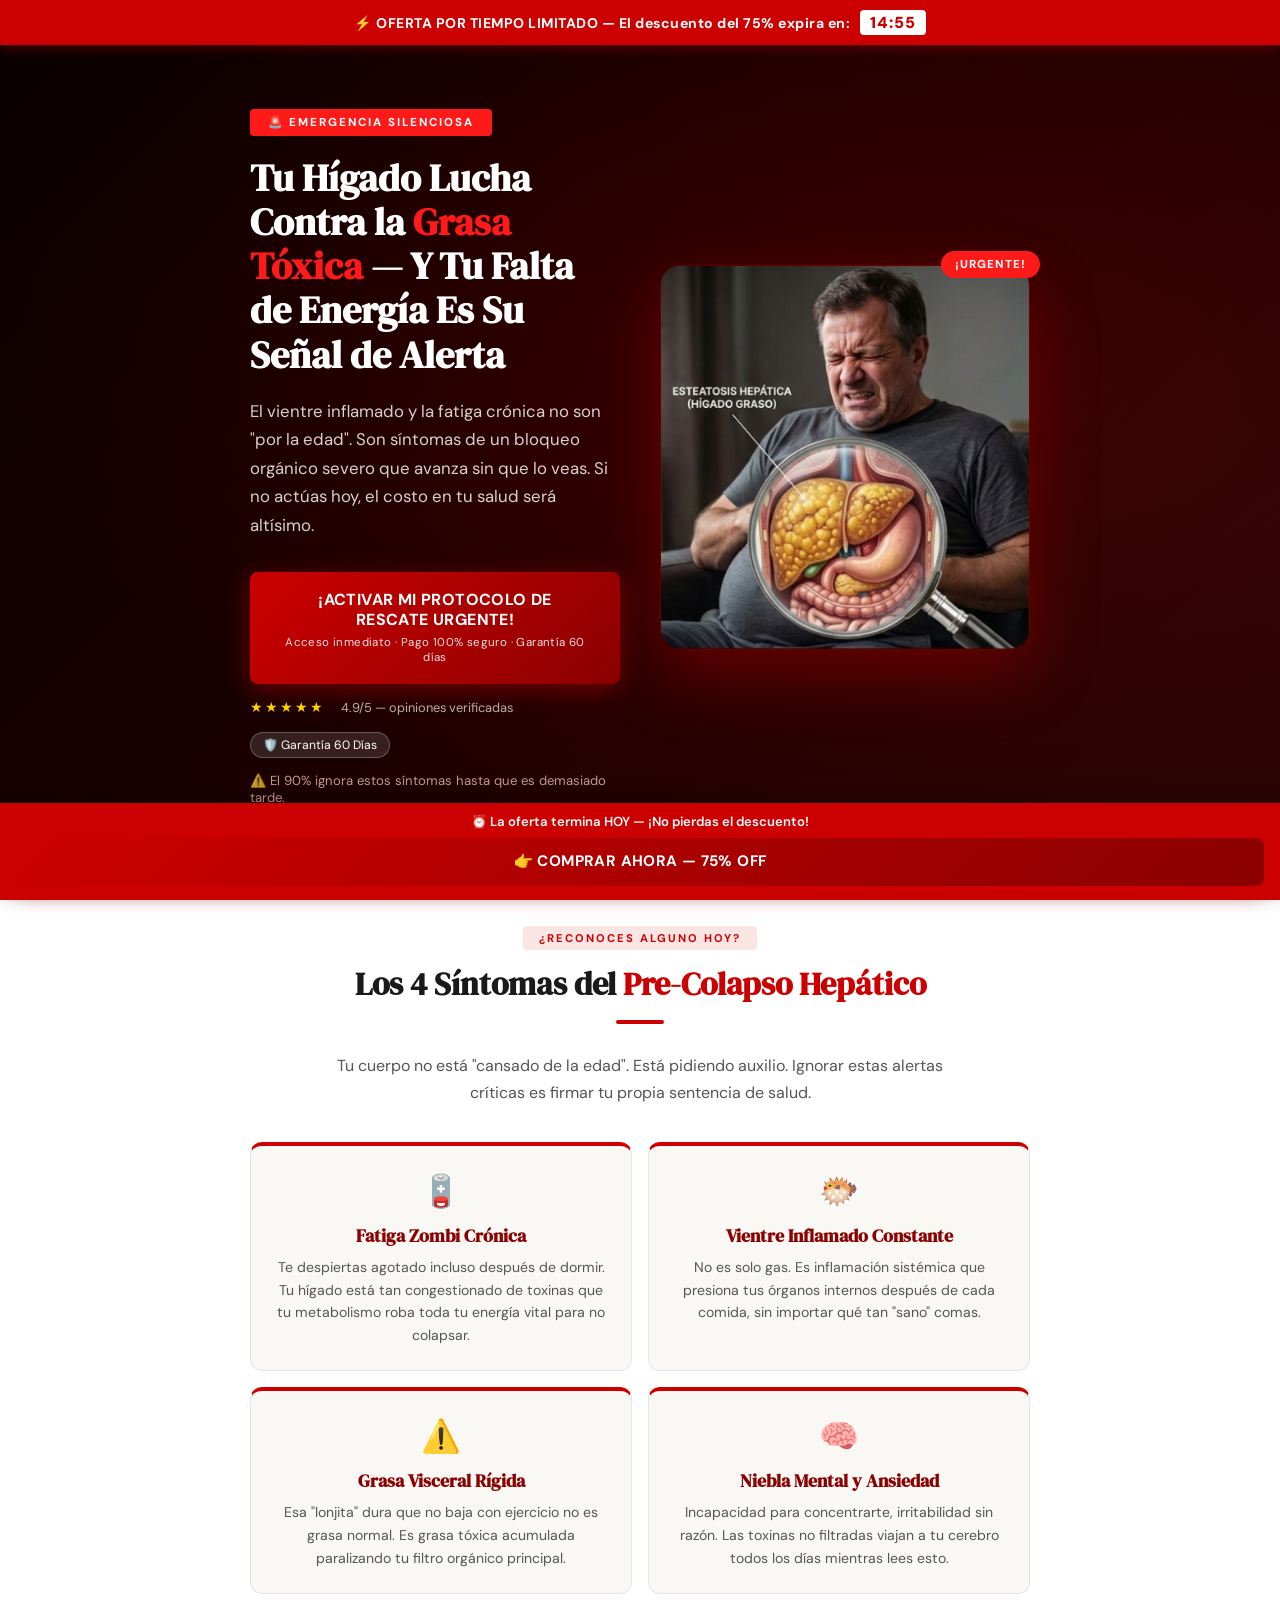
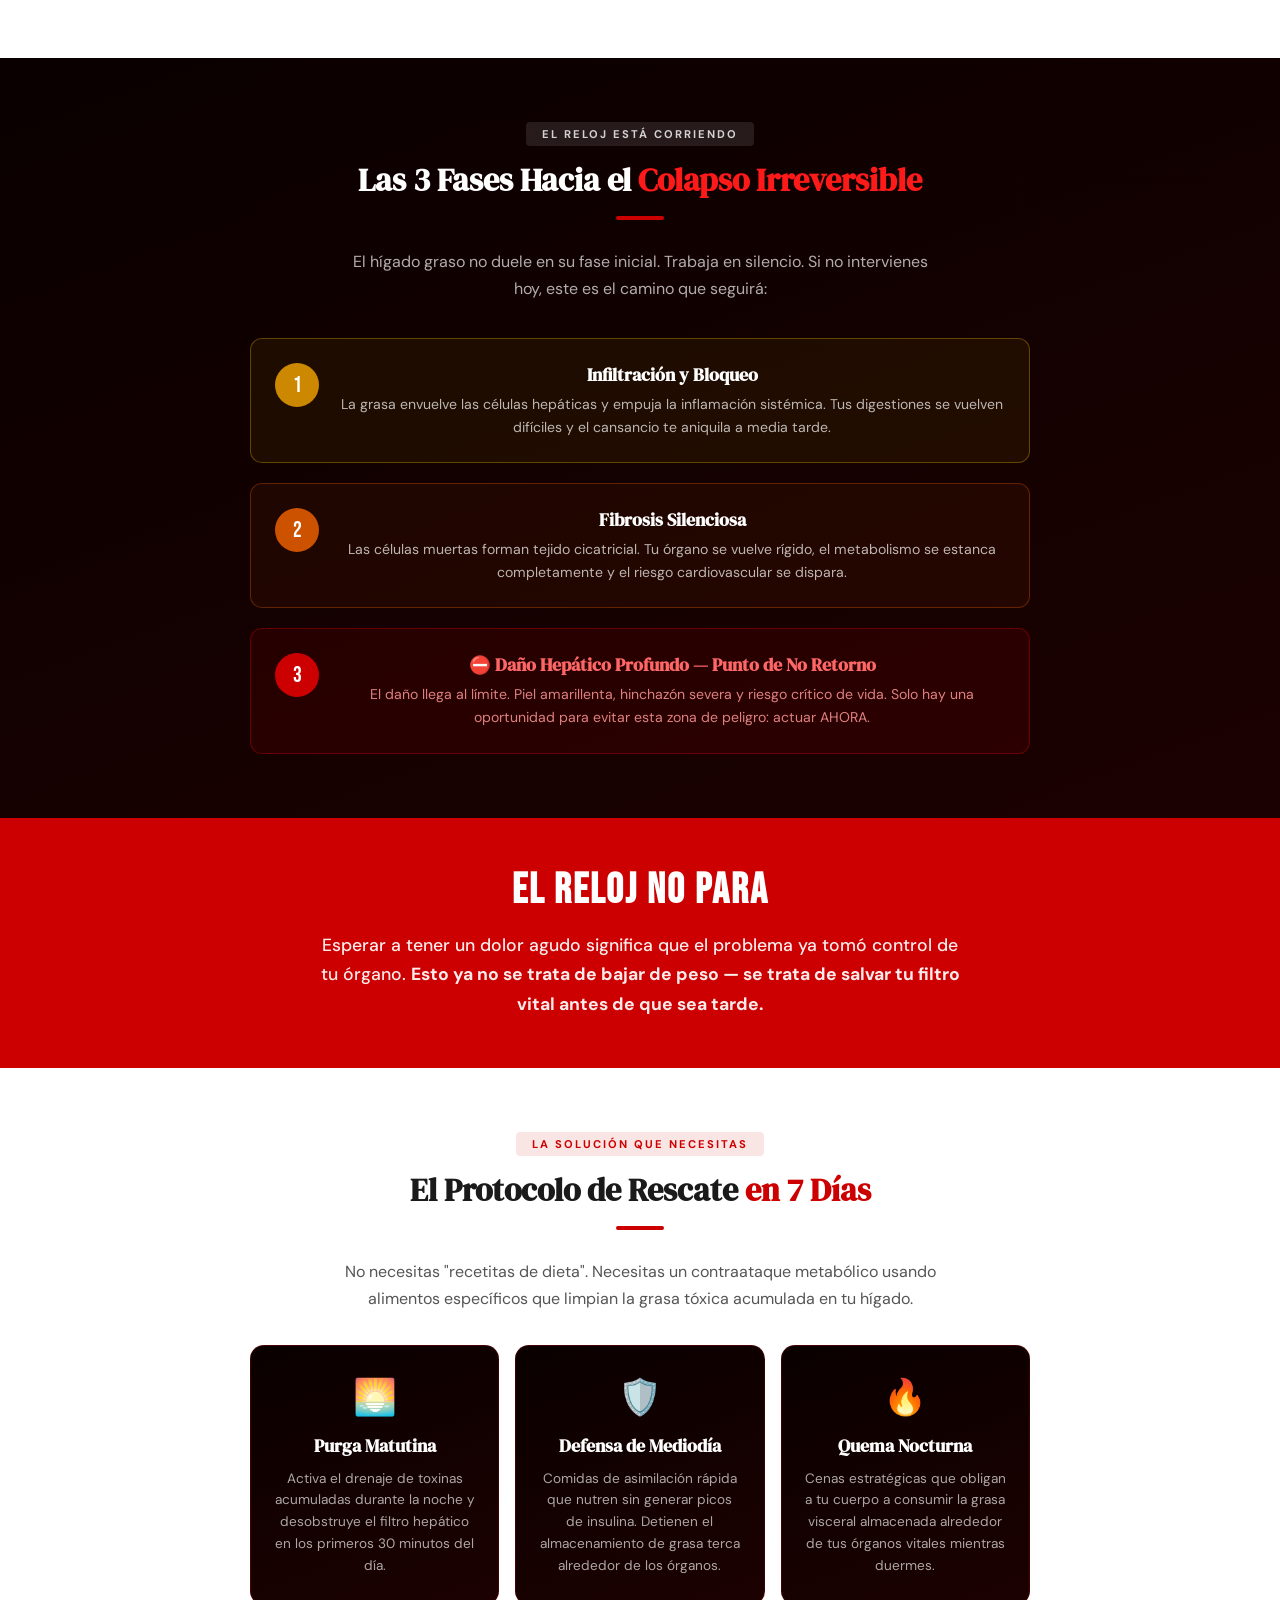
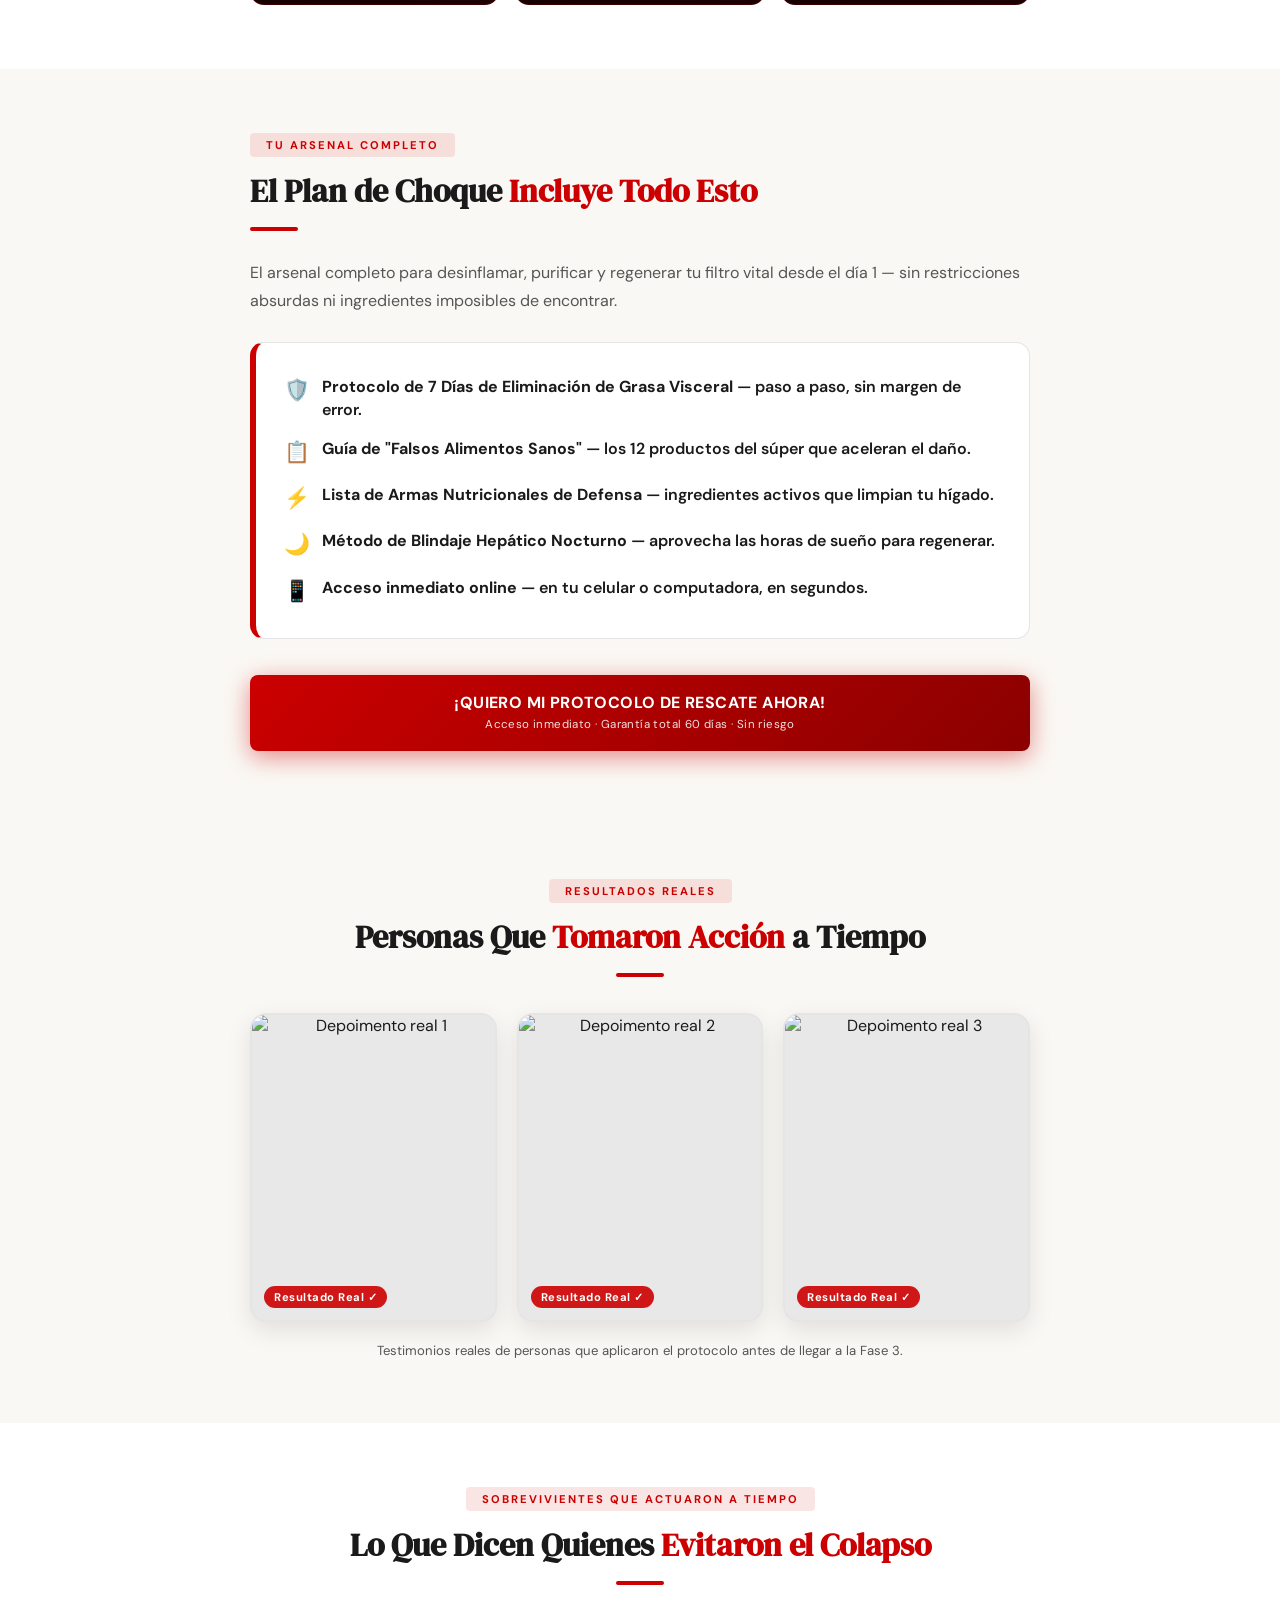
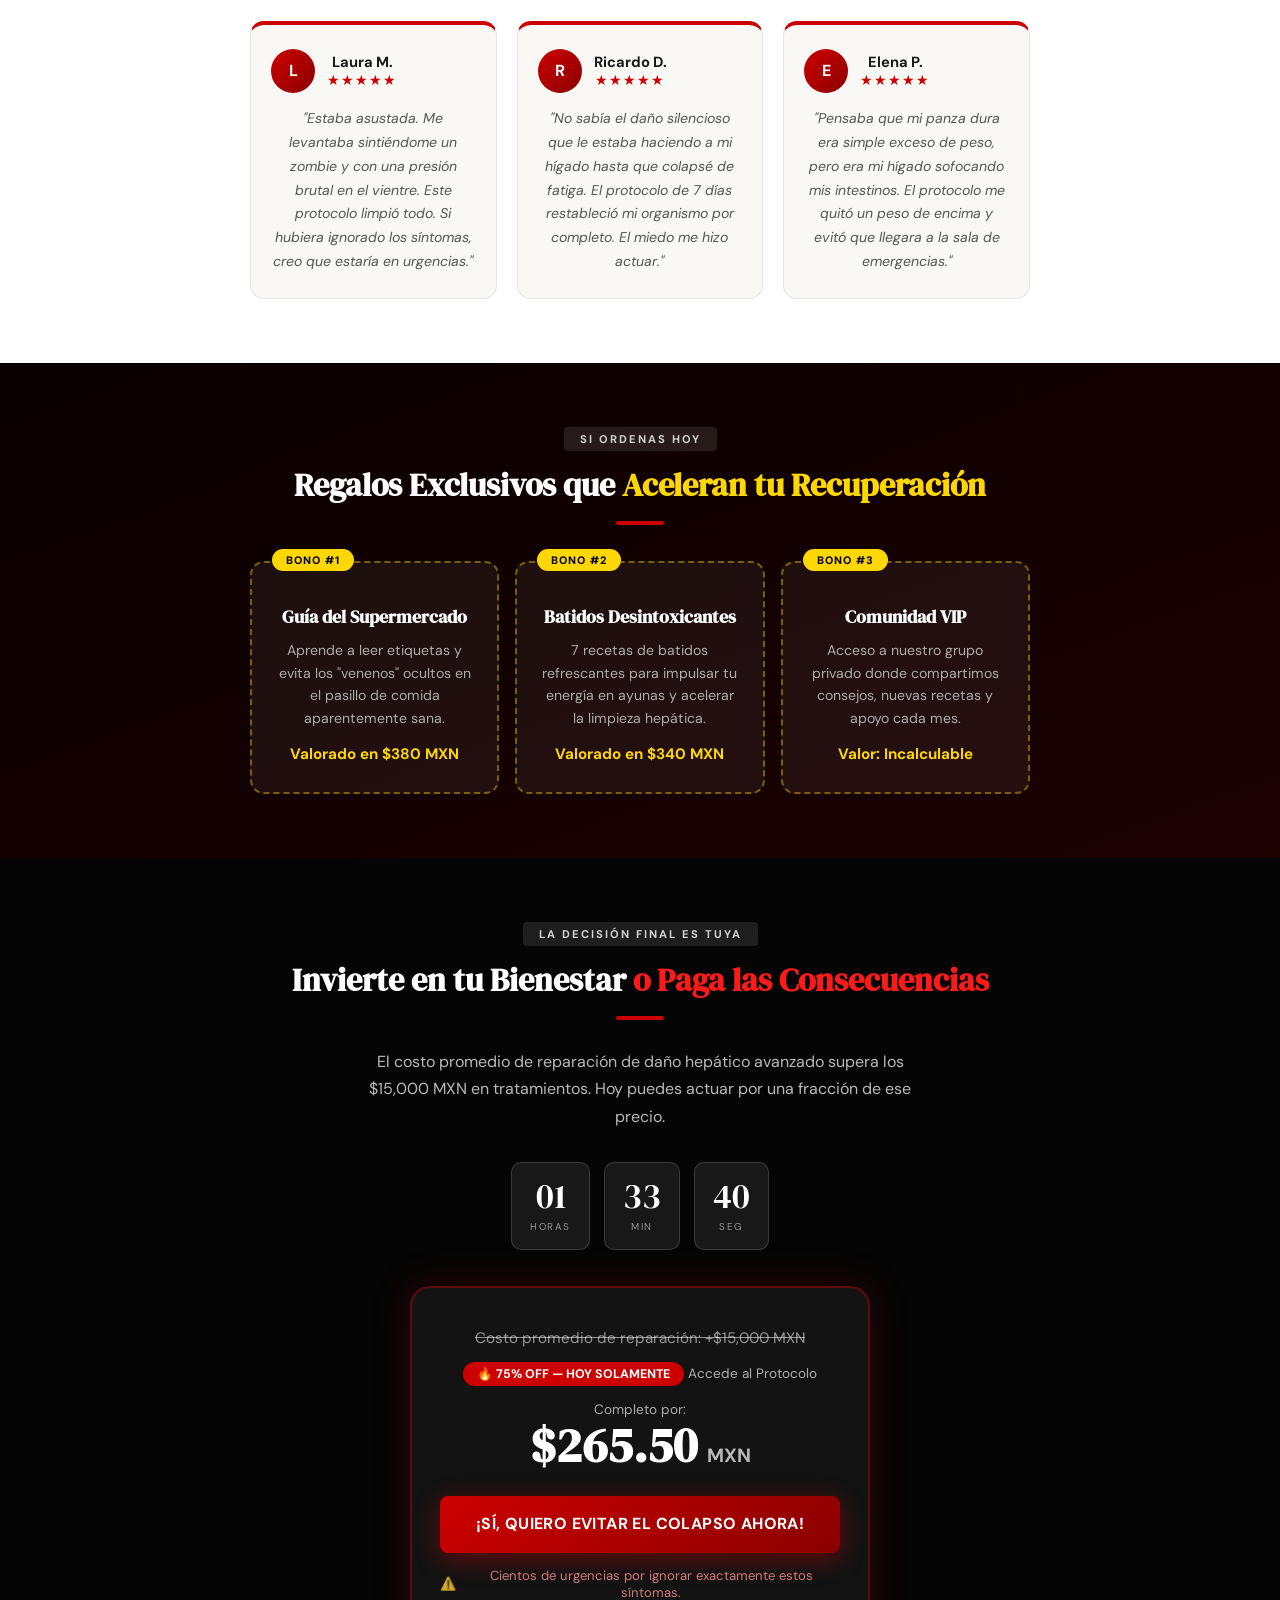
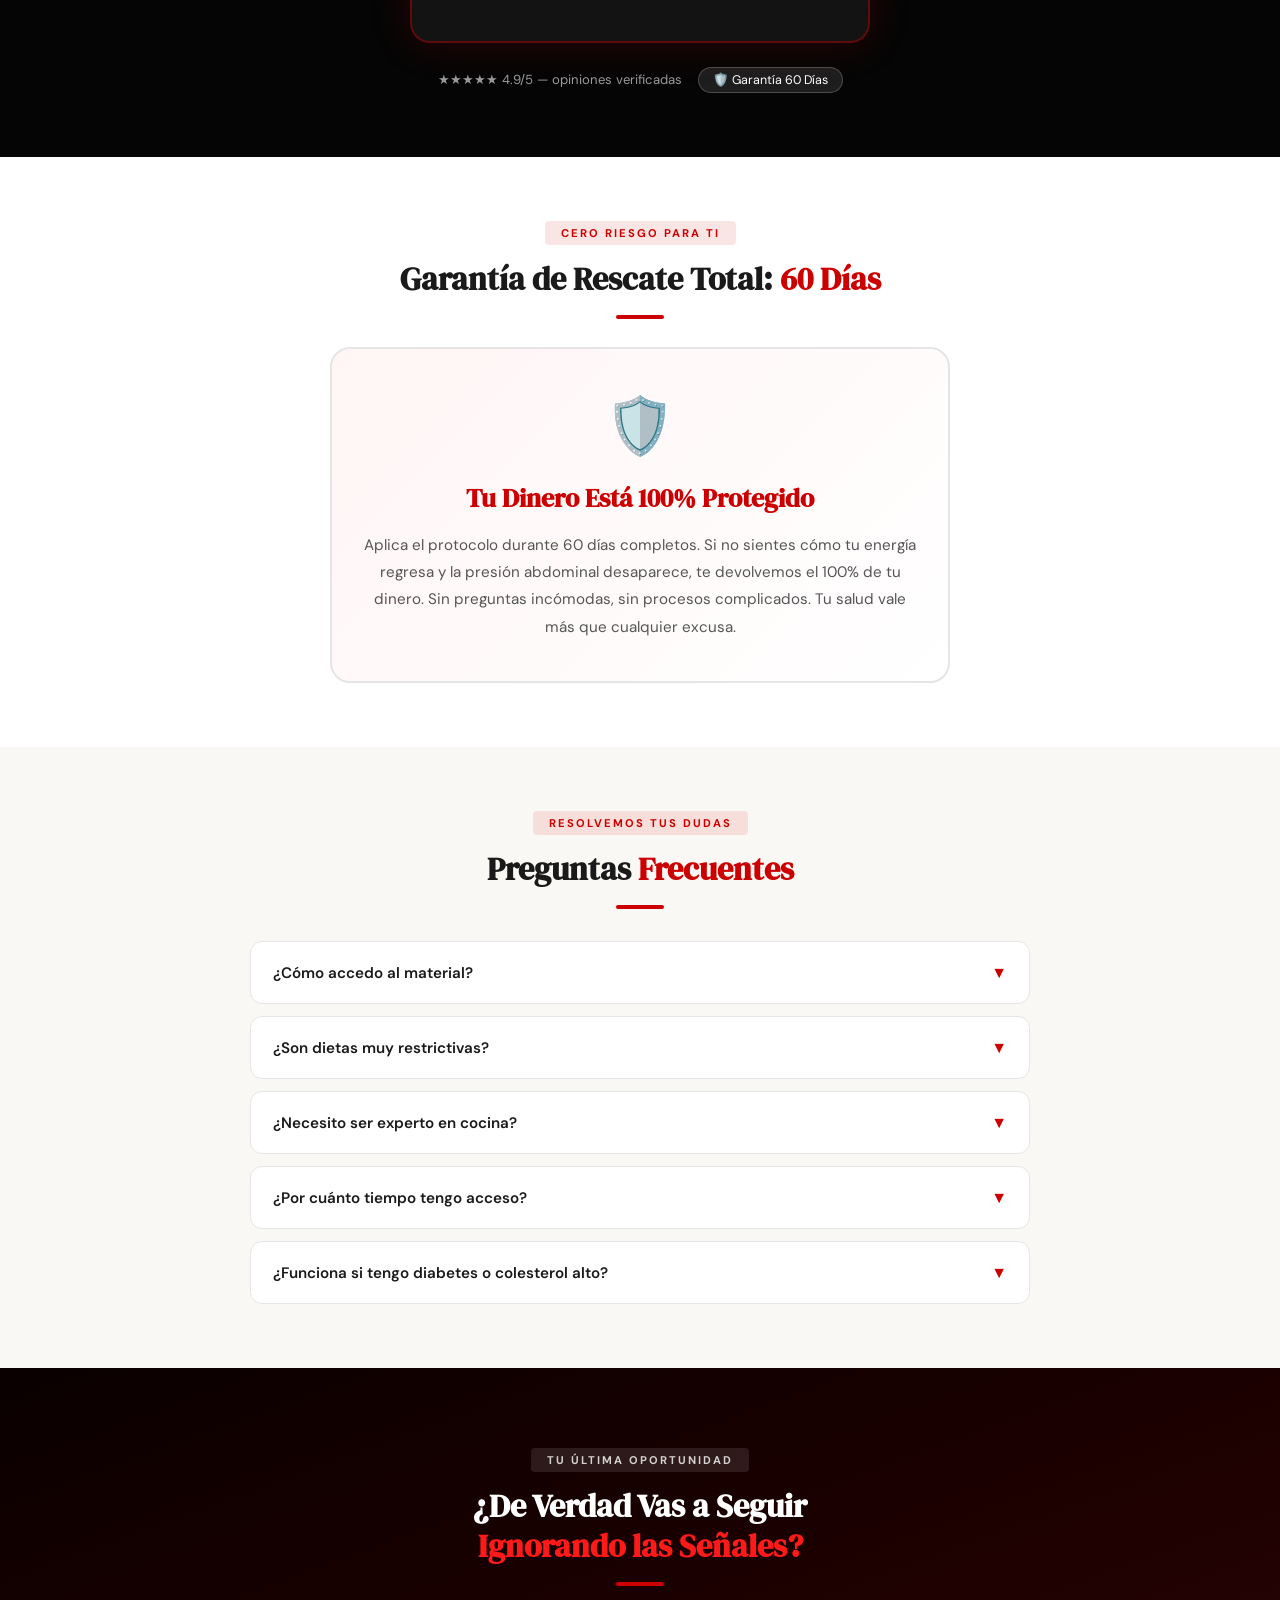
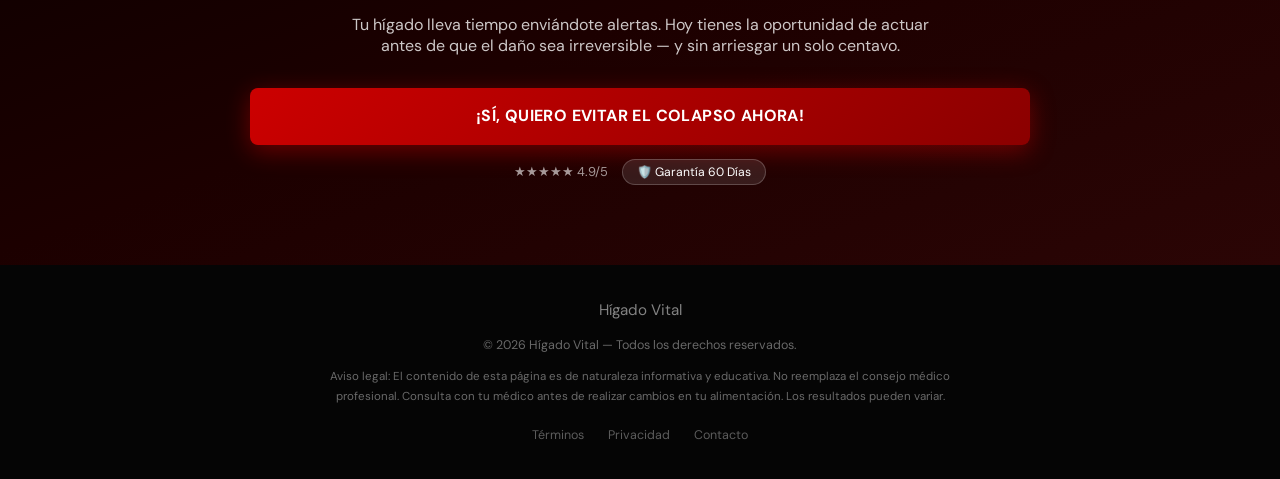
==== commit 19822e73: "fix: clonar CTA do popup nos botões do checkout Made-with: Cursor" ====
--- a/index.html
+++ b/index.html
@@ -738,10 +738,10 @@
         <span class="hero-badge">🚨 Emergencia Silenciosa</span>
         <h1>Tu Hígado Lucha Contra la <em>Grasa Tóxica</em> — Y Tu Falta de Energía Es Su Señal de Alerta</h1>
         <p class="hero-sub">El vientre inflamado y la fatiga crónica no son "por la edad". Son síntomas de un bloqueo orgánico severo que avanza sin que lo veas. Si no actúas hoy, el costo en tu salud será altísimo.</p>
-  <a href="#oferta" class="btn-cta reveal visible">
-          ¡ACTIVAR MI PROTOCOLO DE RESCATE URGENTE!
-          <small>Acceso inmediato · Pago 100% seguro · Garantía 60 días</small>
-        </a>
+  <div class="btn-cta reveal visible" role="button" tabindex="0" data-scroll-to="oferta">
+    ¡ACTIVAR MI PROTOCOLO DE RESCATE URGENTE!
+    <small>Acceso inmediato · Pago 100% seguro · Garantía 60 días</small>
+  </div>
         <div class="micro-trust">
           <span class="stars">★★★★★</span>
           <span>4.9/5 — opiniones verificadas</span>
@@ -876,10 +876,10 @@
       </div>
     </div>
     <div style="margin-top:36px;" class="reveal">
-      <a href="#oferta" class="btn-cta">
+      <div class="btn-cta" role="button" tabindex="0" data-scroll-to="oferta">
         ¡QUIERO MI PROTOCOLO DE RESCATE AHORA!
         <small>Acceso inmediato · Garantía total 60 días · Sin riesgo</small>
-      </a>
+      </div>
     </div>
   </div>
 </section>
@@ -994,7 +994,7 @@
       <span class="discount-pill">🔥 75% OFF — HOY SOLAMENTE</span>
       <span class="price-label">Accede al Protocolo Completo por:</span>
       <span class="price-now">$265.50 <small style="font-size:1.2rem;opacity:.7;font-family:'DM Sans',sans-serif;">MXN</small></span>
-      <a href="https://pay.hotmart.com/Y105081242E?off=sziv59xc&checkoutMode=10" class="btn-danger" aria-label="¡SÍ, QUIERO EVITAR EL DAÑO IRREVERSIBLE!">¡SÍ, QUIERO EVITAR EL DAÑO IRREVERSIBLE!</a>
+      <a href="https://pay.hotmart.com/Y105081242E?off=sziv59xc&checkoutMode=10" class="btn-danger btn js-checkout-btn" id="cta-exit" data-cta="exit" onclick="closeModal()" aria-label="¡SÍ, QUIERO EVITAR EL COLAPSO AHORA!">¡SÍ, QUIERO EVITAR EL COLAPSO AHORA!</a>
       <div class="price-warning">
         <span>⚠️</span>
         <span>Cientos de urgencias por ignorar exactamente estos síntomas.</span>
@@ -1065,7 +1065,7 @@
     <div class="divider divider-center reveal"></div>
     <p class="section-sub reveal">Tu hígado lleva tiempo enviándote alertas. Hoy tienes la oportunidad de actuar antes de que el daño sea irreversible — y sin arriesgar un solo centavo.</p>
     <div style="margin-top:32px;" class="reveal">
-      <a href="https://pay.hotmart.com/Y105081242E?off=sziv59xc&checkoutMode=10" class="btn-danger" style="max-width:460px;margin:0 auto;" aria-label="¡SÍ, QUIERO SALVAR MI HÍGADO AHORA!">¡SÍ, QUIERO SALVAR MI HÍGADO AHORA!</a>
+      <a href="https://pay.hotmart.com/Y105081242E?off=sziv59xc&checkoutMode=10" class="btn-danger btn js-checkout-btn" id="cta-exit" data-cta="exit" onclick="closeModal()" aria-label="¡SÍ, QUIERO EVITAR EL COLAPSO AHORA!">¡SÍ, QUIERO EVITAR EL COLAPSO AHORA!</a>
       <div style="margin-top:14px;display:flex;align-items:center;justify-content:center;gap:14px;flex-wrap:wrap;">
         <span style="font-size:.8rem;color:rgba(255,255,255,.6);">★★★★★ 4.9/5</span>
         <span style="background:rgba(255,255,255,.1);border:1px solid rgba(255,255,255,.2);border-radius:50px;padding:4px 14px;font-size:.76rem;color:#fff;">🛡️ Garantía 60 Días</span>
@@ -1091,7 +1091,7 @@
 <!-- STICKY MOBILE BAR -->
 <div class="sticky-bar" id="stickyBar">
   <div class="sticky-label">⏰ La oferta termina HOY — ¡No pierdas el descuento!</div>
-  <a href="#oferta" class="btn-cta">👉 COMPRAR AHORA — 75% OFF</a>
+  <div class="btn-cta" role="button" tabindex="0" data-scroll-to="oferta">👉 COMPRAR AHORA — 75% OFF</div>
 </div>
 
 <!-- SOCIAL PROOF TOAST -->
@@ -1110,7 +1110,7 @@
     <span class="modal-alert">⚠️ ESTÁS EN PELIGRO CRÍTICO</span>
     <h2>¿De verdad vas a cerrar y dejar que la Grasa Tóxica siga avanzando?</h2>
     <p>La mayoría de las personas gasta hasta $15,000 MXN reparando daños que podrían haber evitado. Te damos una <strong>ÚLTIMA OPORTUNIDAD</strong> con un descuento adicional exclusivo:</p>
-    <a href="https://pay.hotmart.com/Y105081242E?off=hu1xvuku&checkoutMode=10" class="btn-danger" onclick="closeModal()" aria-label="¡SÍ, QUIERO EVITAR EL COLAPSO AHORA!">¡SÍ, QUIERO EVITAR EL COLAPSO AHORA!</a>
+    <a href="https://pay.hotmart.com/Y105081242E?off=hu1xvuku&checkoutMode=10" class="btn-danger btn js-checkout-btn" id="cta-exit" data-cta="exit" onclick="closeModal()" aria-label="¡SÍ, QUIERO EVITAR EL COLAPSO AHORA!">¡SÍ, QUIERO EVITAR EL COLAPSO AHORA!</a>
     <p class="modal-decline" onclick="closeModal()">No, prefiero tomar el riesgo y pagar las consecuencias.</p>
   </div>
 </div>
@@ -1196,6 +1196,36 @@
   const bar=document.getElementById('stickyBar');
   if(window.scrollY>300) bar.style.display='block';
 });
+
+// ── SCROLL CTA (non-anchor to avoid auto-tracking) ──
+function scrollToId(id){
+  const el = document.getElementById(id);
+  if(!el) return;
+  el.scrollIntoView({behavior:'smooth',block:'start'});
+}
+document.addEventListener('click', function(e){
+  const target = e.target.closest && e.target.closest('[data-scroll-to]');
+  if(!target) return;
+  scrollToId(target.getAttribute('data-scroll-to'));
+});
+document.addEventListener('keydown', function(e){
+  if(e.key !== 'Enter' && e.key !== ' ') return;
+  const target = e.target.closest && e.target.closest('[data-scroll-to]');
+  if(!target) return;
+  e.preventDefault();
+  scrollToId(target.getAttribute('data-scroll-to'));
+});
+
+// ── Checkout links: delay navigation to allow tracking ──
+document.addEventListener('click', function(e){
+  const link = e.target.closest && e.target.closest('a.js-checkout-btn[href]');
+  if(!link) return;
+  if(e.button !== 0 || e.metaKey || e.ctrlKey || e.shiftKey || e.altKey) return;
+  const href = link.getAttribute('href');
+  if(!href) return;
+  e.preventDefault();
+  setTimeout(function(){ window.location.href = href; }, 250);
+}, true);
 </script>
 </body>
 </html>
